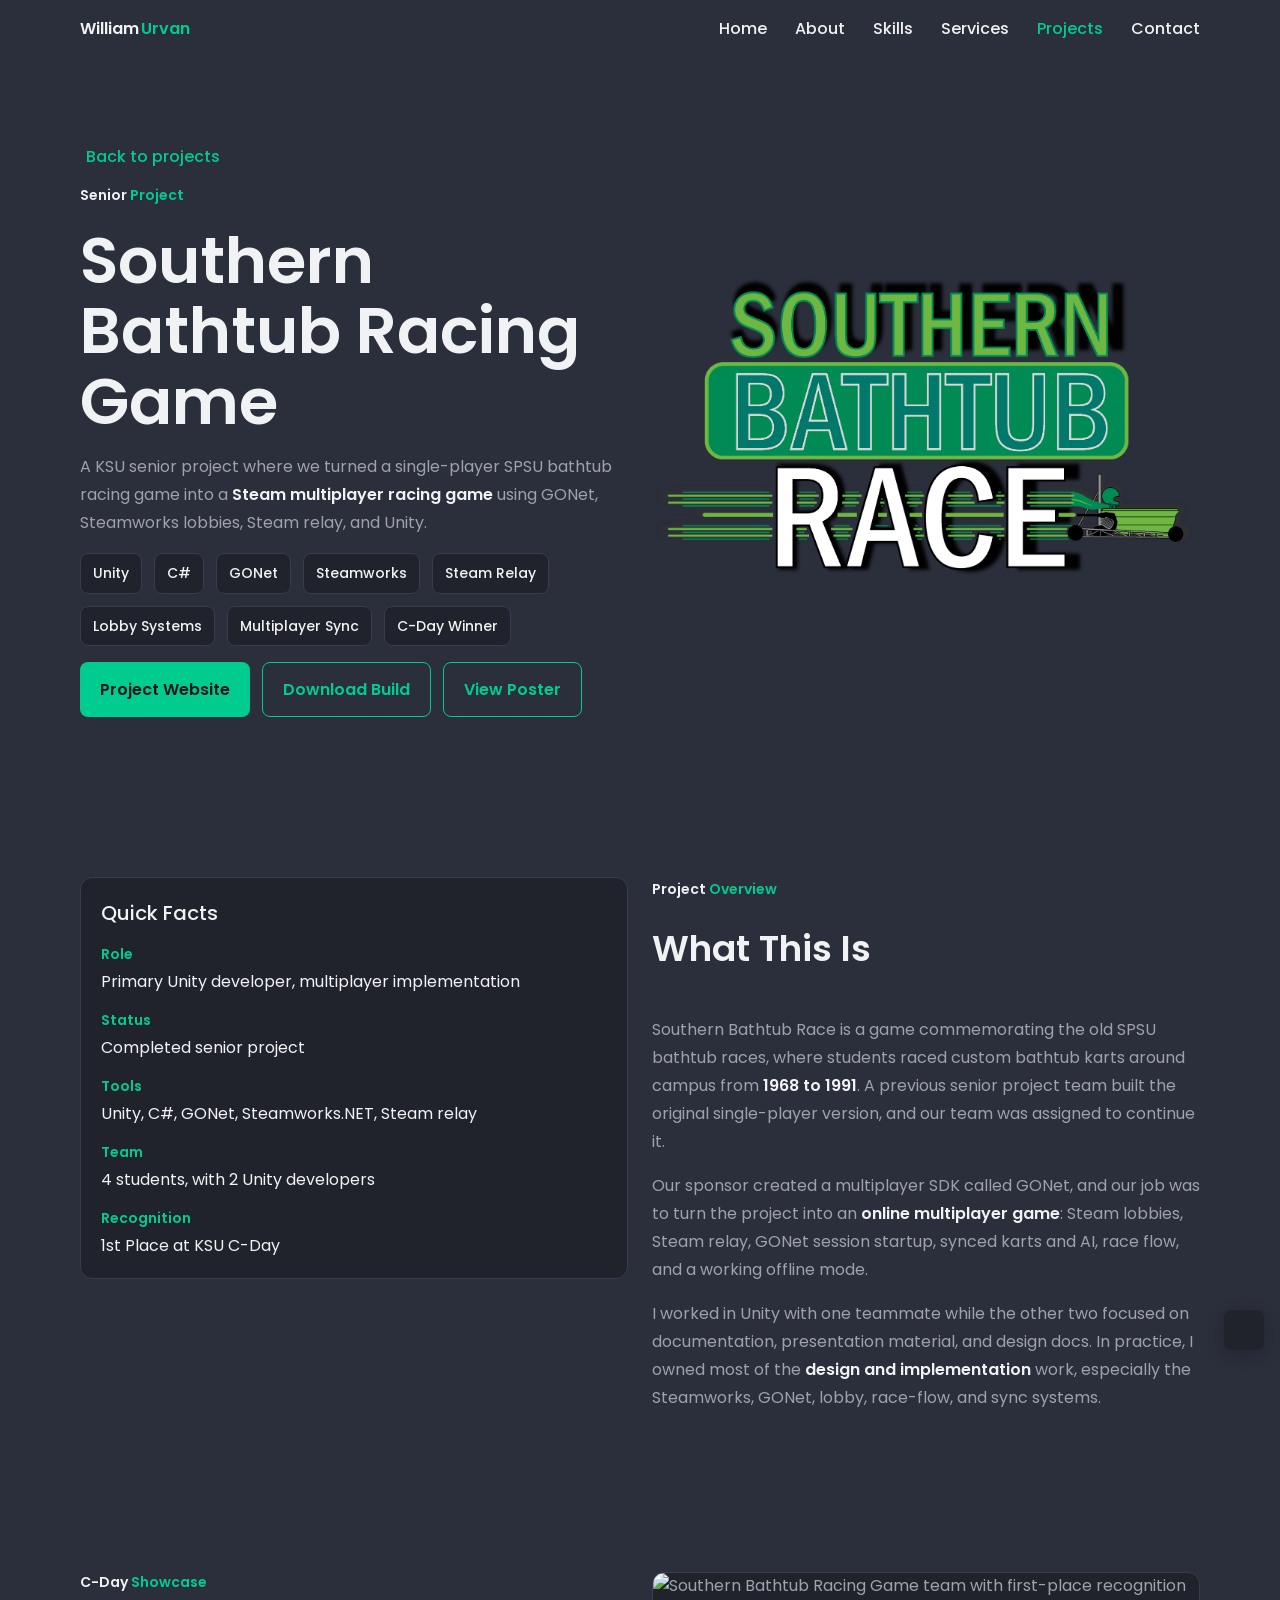
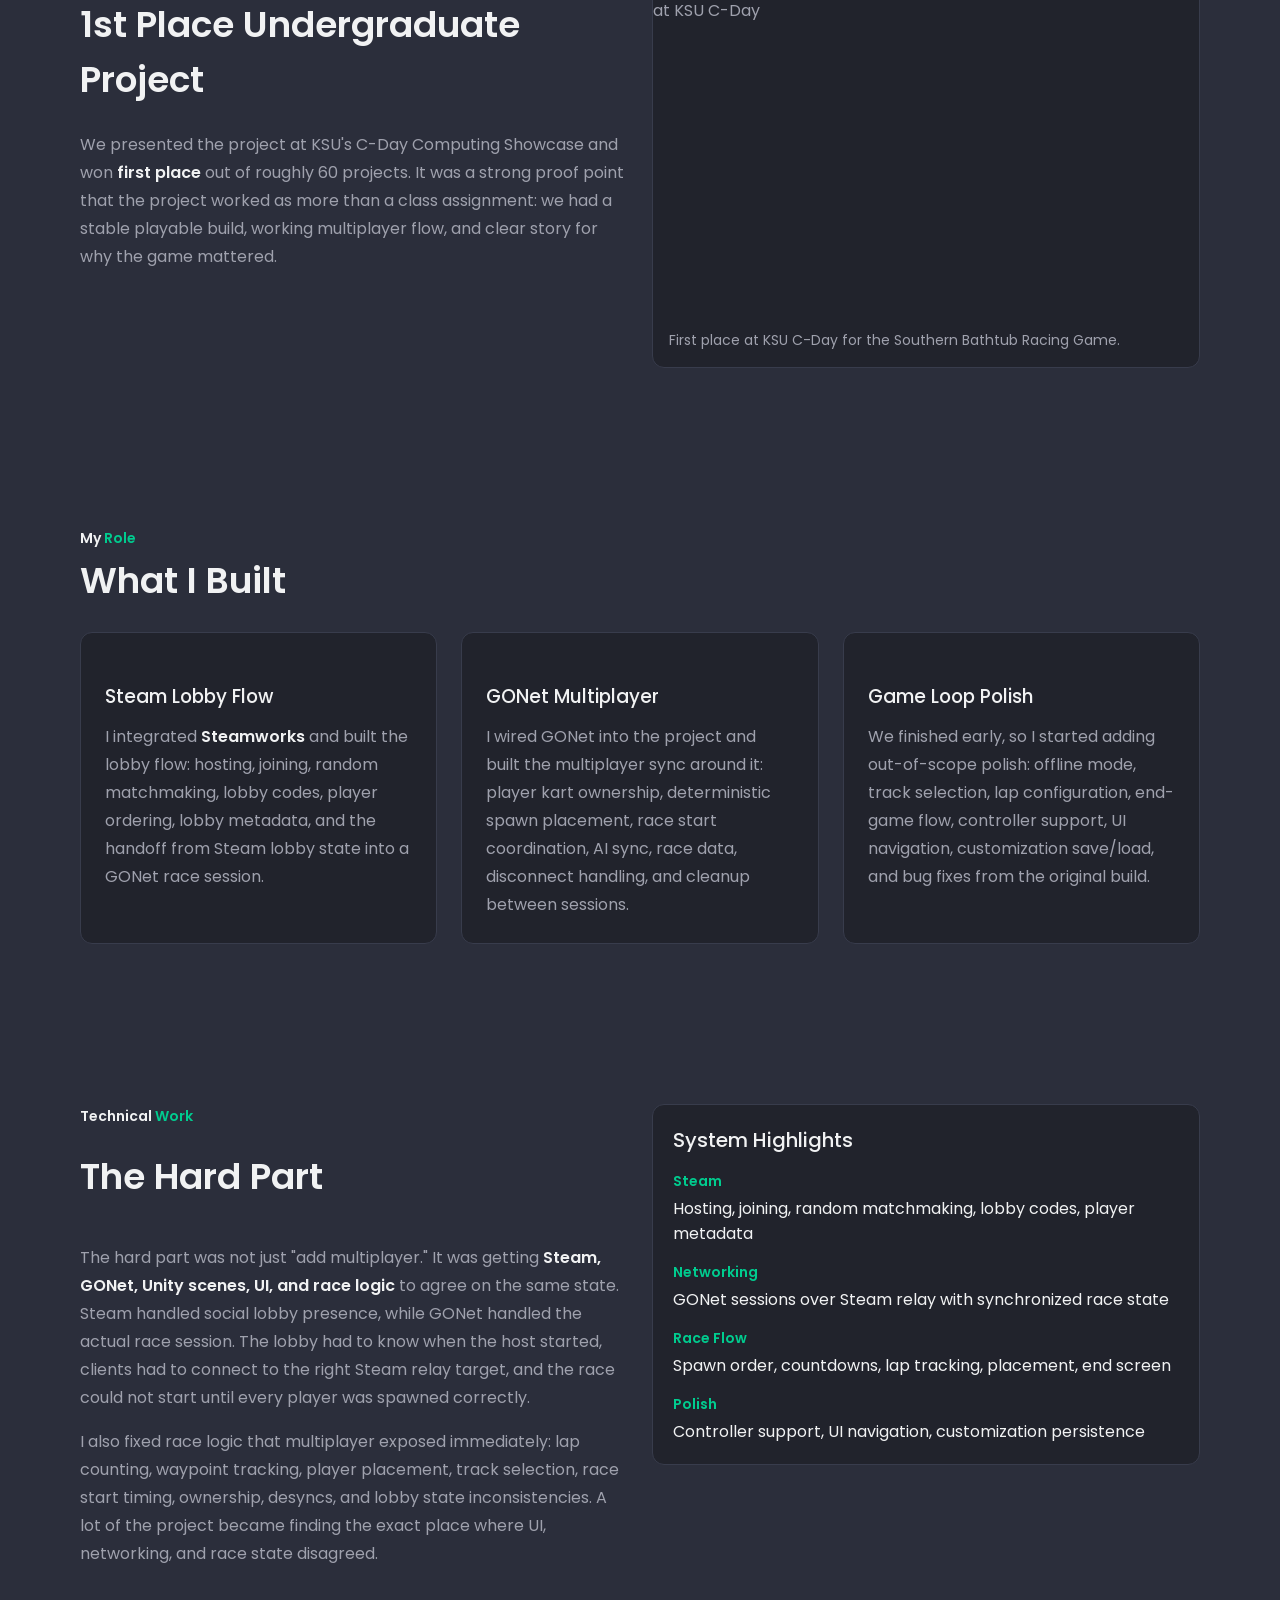
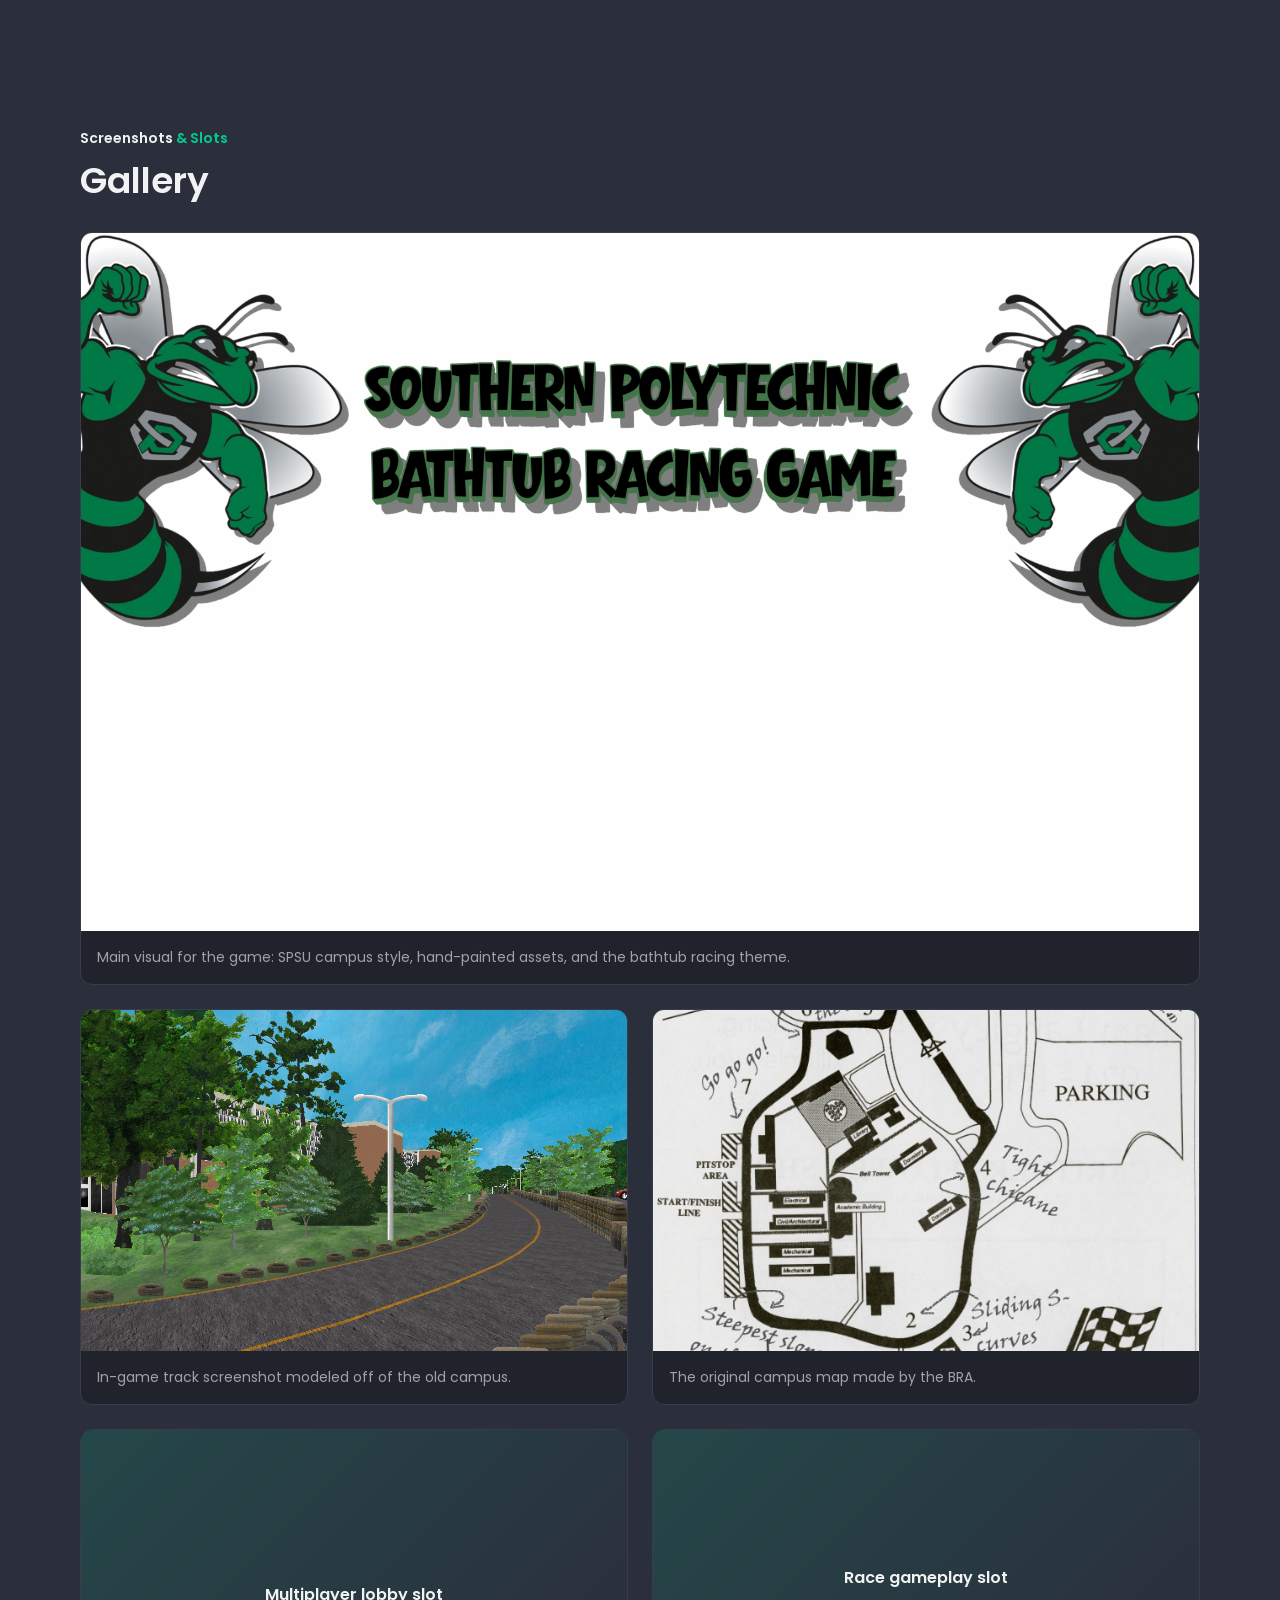
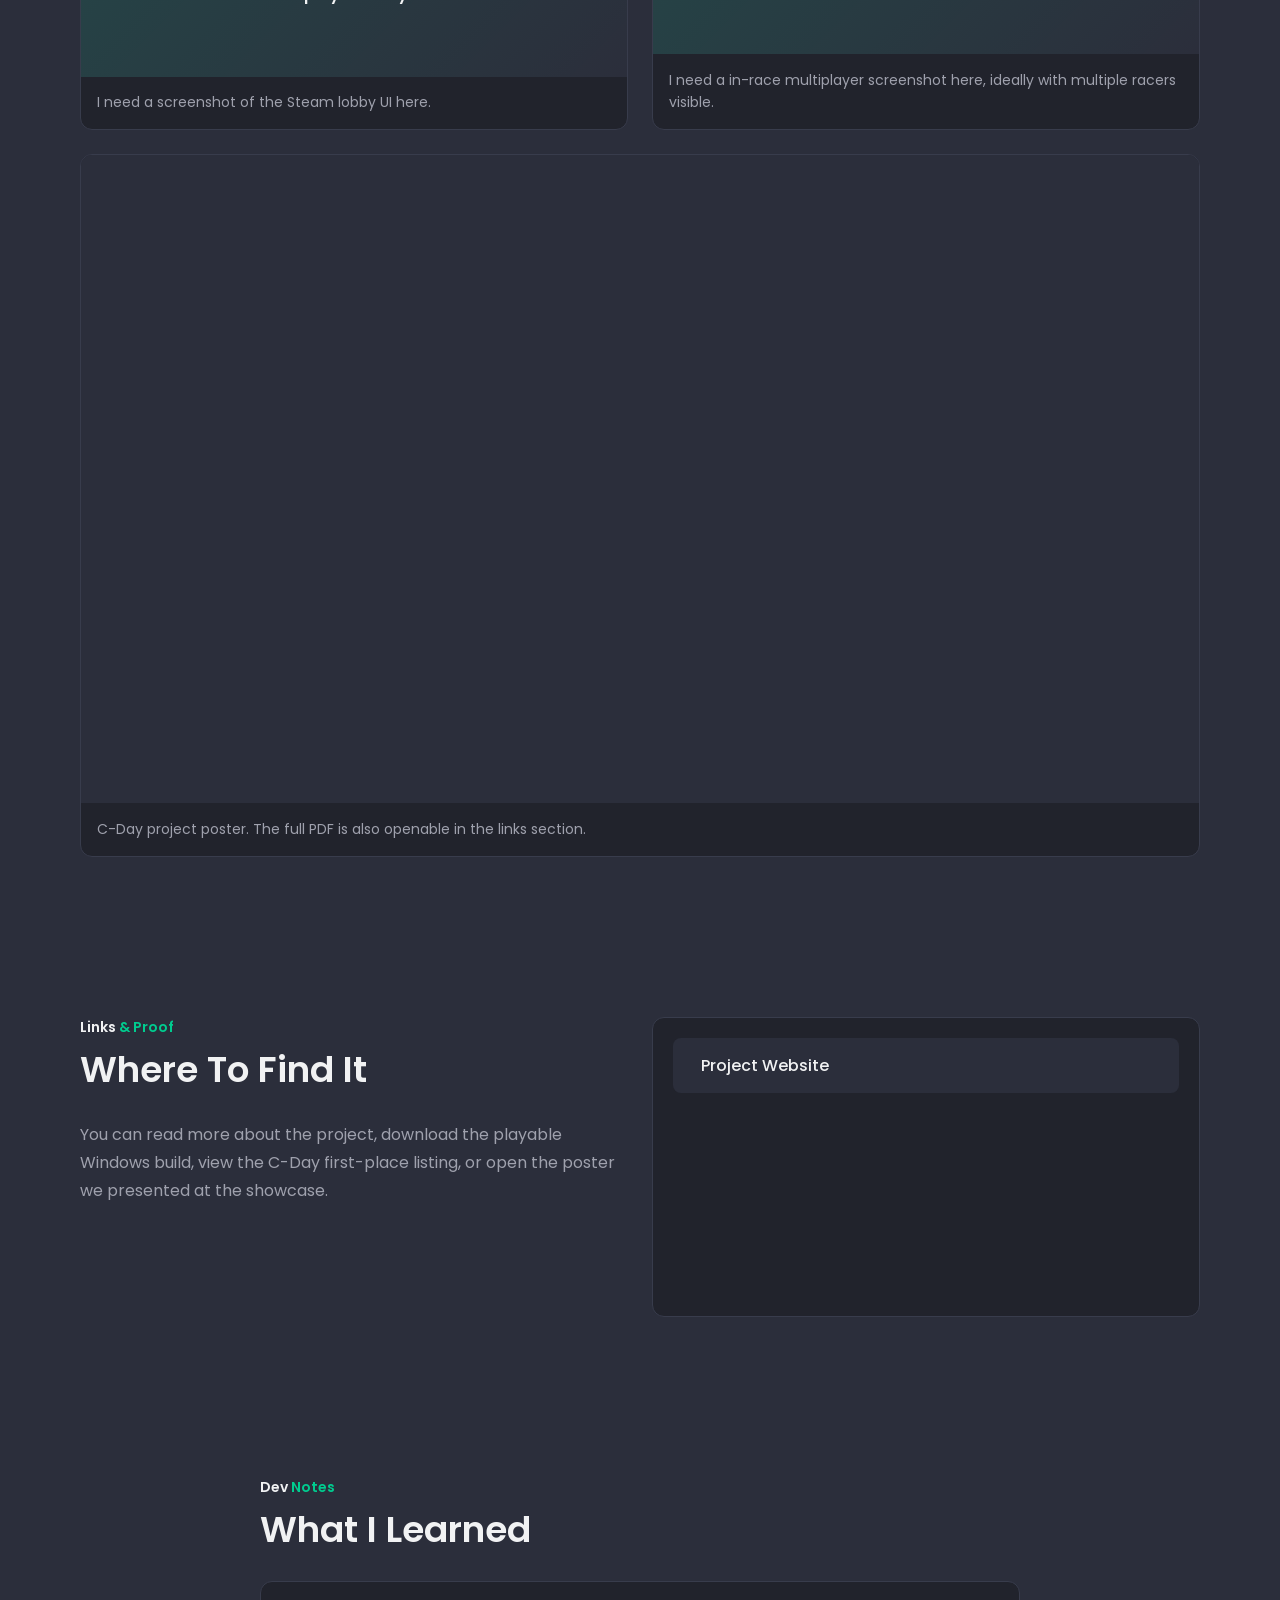
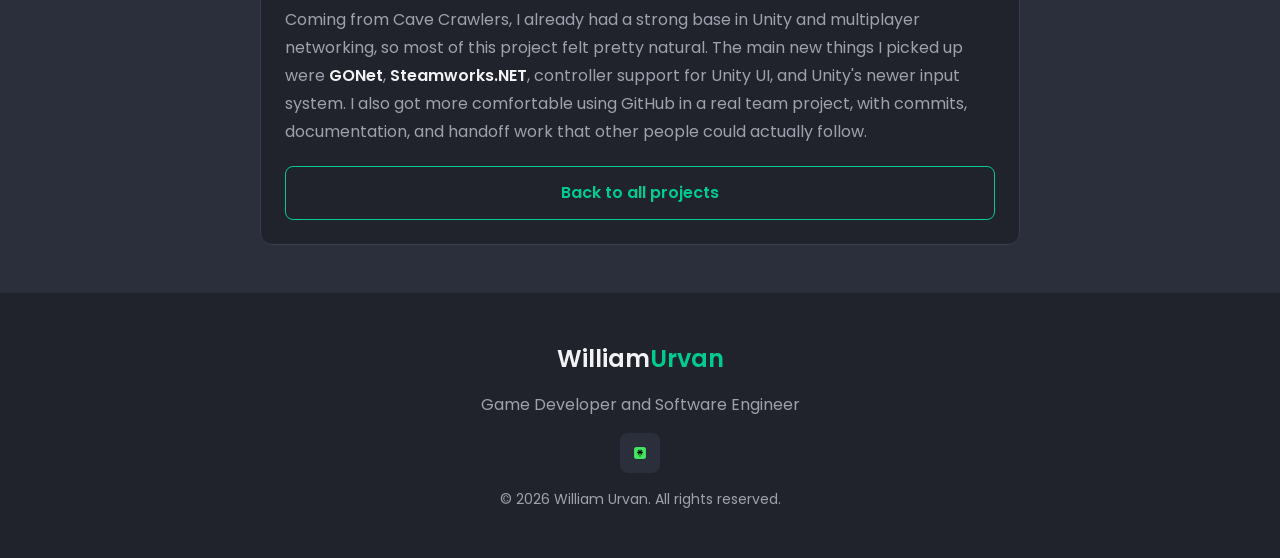
==== projects/bathtub-racing/index.html @ 9f002561 "First draft" ====
<!DOCTYPE html>
<html lang="en">
   <head>
      <meta charset="UTF-8">
      <meta name="viewport" content="width=device-width, initial-scale=1.0">

      <link rel="shortcut icon" href="../../assets/img/favicon.png" type="image/x-icon">
      <link href="https://cdn.jsdelivr.net/npm/remixicon@3.0.0/fonts/remixicon.css" rel="stylesheet">
      <link rel="stylesheet" href="../../assets/css/styles.css">

      <title>Southern Bathtub Racing Game - William Urvan</title>
   </head>
   <body>
      <header class="header" id="header">
         <nav class="nav container">
            <a href="../../index.html#home" class="nav__logo">William<span>Urvan</span></a>

            <div class="nav__menu" id="nav-menu">
               <ul class="nav__list">
                  <li class="nav__item">
                     <a href="../../index.html#home" class="nav__link">Home</a>
                  </li>

                  <li class="nav__item">
                     <a href="../../index.html#about" class="nav__link">About</a>
                  </li>

                  <li class="nav__item">
                     <a href="../../index.html#skills" class="nav__link">Skills</a>
                  </li>

                  <li class="nav__item">
                     <a href="../../index.html#services" class="nav__link">Services</a>
                  </li>

                  <li class="nav__item">
                     <a href="../../index.html#projects" class="nav__link active-link">Projects</a>
                  </li>

                  <li class="nav__item">
                     <a href="../../index.html#contact" class="nav__link">Contact</a>
                  </li>
               </ul>

               <button class="nav__close" id="nav-close" aria-label="Close menu">
                  <i class="ri-close-line"></i>
               </button>
            </div>

            <button class="nav__toggle" id="nav-toggle" aria-label="Open menu">
               <i class="ri-menu-4-line"></i>
            </button>
         </nav>
      </header>

      <main class="main">
         <section class="project-hero section" id="project-top">
            <div class="project-hero__container container grid">
               <div class="project-hero__content">
                  <a href="../../index.html#projects" class="project__back">
                     <i class="ri-arrow-left-line"></i>
                     Back to projects
                  </a>

                  <p class="section__subtitle">Senior <span>Project</span></p>
                  <h1 class="project-hero__title">Southern Bathtub Racing Game</h1>
                  <p class="project-hero__description">
                     A KSU senior project where we turned a single-player SPSU bathtub racing game into
                     a <span class="text-highlight">Steam multiplayer racing game</span> using GONet,
                     Steamworks lobbies, Steam relay, and Unity.
                  </p>

                  <div class="project__tags">
                     <span>Unity</span>
                     <span>C#</span>
                     <span>GONet</span>
                     <span>Steamworks</span>
                     <span>Steam Relay</span>
                     <span>Lobby Systems</span>
                     <span>Multiplayer Sync</span>
                     <span>C-Day Winner</span>
                  </div>

                  <div class="project__actions">
                     <a href="https://multiplayertubracinggame.com/" target="_blank" rel="noreferrer" class="button">
                        Project Website
                        <i class="ri-arrow-right-up-line"></i>
                     </a>
                     <a href="https://drive.google.com/file/d/1r9M3KoXAz2_Z7JfARiN0gKSw1jW8X89S/view?usp=drive_link" target="_blank" rel="noreferrer" class="button button--ghost">
                        Download Build
                        <i class="ri-download-cloud-2-line"></i>
                     </a>
                     <a href="../../assets/img/bathtub-racing/project-poster.pdf" target="_blank" rel="noreferrer" class="button button--ghost">
                        View Poster
                        <i class="ri-file-text-line"></i>
                     </a>
                  </div>
               </div>

               <div class="project-hero__media project-hero__media--logo">
                  <img src="../../assets/img/bathtub-racing/game-logo.png" alt="Southern Bathtub Racing Game logo" class="project-hero__logo">
               </div>
            </div>
         </section>

         <section class="project-section section" id="project-overview">
            <div class="project-layout container grid">
               <aside class="project-facts">
                  <h2 class="project-facts__title">Quick Facts</h2>

                  <dl class="project-facts__list">
                     <div>
                        <dt>Role</dt>
                        <dd>Primary Unity developer, multiplayer implementation</dd>
                     </div>

                     <div>
                        <dt>Status</dt>
                        <dd>Completed senior project</dd>
                     </div>

                     <div>
                        <dt>Tools</dt>
                        <dd>Unity, C#, GONet, Steamworks.NET, Steam relay</dd>
                     </div>

                     <div>
                        <dt>Team</dt>
                        <dd>4 students, with 2 Unity developers</dd>
                     </div>

                     <div>
                        <dt>Recognition</dt>
                        <dd>1st Place at KSU C-Day</dd>
                     </div>
                  </dl>
               </aside>

               <article class="project-writeup">
                  <p class="section__subtitle">Project <span>Overview</span></p>
                  <h2 class="section__title">What This Is</h2>

                  <p>
                     Southern Bathtub Race is a game commemorating the old SPSU bathtub races, where
                     students raced custom bathtub karts around campus from
                     <span class="text-highlight">1968 to 1991</span>. A previous senior project team
                     built the original single-player version, and our team was assigned to continue it.
                  </p>

                  <p>
                     Our sponsor created a multiplayer SDK called GONet, and our job was to
                     turn the project into an <span class="text-highlight">online multiplayer game</span>:
                     Steam lobbies, Steam relay, GONet session startup, synced karts and AI, race flow,
                     and a working offline mode.
                  </p>

                  <p>
                     I worked in Unity with one teammate while the other two focused on documentation,
                     presentation material, and design docs. In practice, I owned most of the
                     <span class="text-highlight">design and implementation</span> work, especially the
                     Steamworks, GONet, lobby, race-flow, and sync systems.
                  </p>
               </article>
            </div>
         </section>

         <section class="project-section section" id="project-achievement">
            <div class="project-results container grid">
               <div>
                  <p class="section__subtitle">C-Day <span>Showcase</span></p>
                  <h2 class="section__title">1st Place Undergraduate Project</h2>
                  <p class="project-results__description">
                     We presented the project at KSU's C-Day Computing Showcase and won
                     <span class="text-highlight">first place</span> out of roughly 60 projects. It was a
                     strong proof point that the project worked as more than a class assignment: we had
                     a stable playable build, working multiplayer flow, and clear story for why the game mattered.
                  </p>
               </div>

               <figure class="project-gallery__item">
                  <img src="../../assets/img/bathtub-racing/1st-Place-Bathtub-Racing.jpg" alt="Southern Bathtub Racing Game team with first-place recognition at KSU C-Day">
                  <figcaption>
                     First place at KSU C-Day for the Southern Bathtub Racing Game.
                  </figcaption>
               </figure>
            </div>
         </section>

         <section class="project-section section" id="project-role">
            <div class="container">
               <p class="section__subtitle">My <span>Role</span></p>
               <h2 class="section__title">What I Built</h2>

               <div class="project-role__grid grid">
                  <article class="project-role__card">
                     <i class="ri-steam-line"></i>
                     <h3>Steam Lobby Flow</h3>
                     <p>
                        I integrated <span class="text-highlight">Steamworks</span> and built the lobby flow:
                        hosting, joining, random matchmaking, lobby codes, player ordering, lobby metadata,
                        and the handoff from Steam lobby state into a GONet race session.
                     </p>
                  </article>

                  <article class="project-role__card">
                     <i class="ri-router-line"></i>
                     <h3>GONet Multiplayer</h3>
                     <p>
                        I wired GONet into the project and built the multiplayer sync around it: player kart
                        ownership, deterministic spawn placement, race start coordination, AI sync, race data,
                        disconnect handling, and cleanup between sessions.
                     </p>
                  </article>

                  <article class="project-role__card">
                     <i class="ri-gamepad-line"></i>
                     <h3>Game Loop Polish</h3>
                     <p>
                        We finished early, so I started adding out-of-scope polish: offline mode, track
                        selection, lap configuration, end-game flow, controller support, UI navigation,
                        customization save/load, and bug fixes from the original build.
                     </p>
                  </article>
               </div>
            </div>
         </section>

         <section class="project-section section" id="project-systems">
            <div class="project-layout container grid">
               <article class="project-writeup">
                  <p class="section__subtitle">Technical <span>Work</span></p>
                  <h2 class="section__title">The Hard Part</h2>

                  <p>
                     The hard part was not just "add multiplayer." It was getting <span class="text-highlight">Steam,
                     GONet, Unity scenes, UI, and race logic</span> to agree on the same state. Steam handled
                     social lobby presence, while GONet handled the actual race session. The lobby had to know
                     when the host started, clients had to connect to the right Steam relay target, and the race
                     could not start until every player was spawned correctly.
                  </p>

                  <p>
                     I also fixed race logic that multiplayer exposed immediately: lap counting, waypoint
                     tracking, player placement, track selection, race start timing, ownership, desyncs, and
                     lobby state inconsistencies. A lot of the project became finding the exact place where UI,
                     networking, and race state disagreed.
                  </p>
               </article>

               <aside class="project-facts">
                  <h2 class="project-facts__title">System Highlights</h2>
                  <dl class="project-facts__list">
                     <div>
                        <dt>Steam</dt>
                        <dd>Hosting, joining, random matchmaking, lobby codes, player metadata</dd>
                     </div>
                     <div>
                        <dt>Networking</dt>
                        <dd>GONet sessions over Steam relay with synchronized race state</dd>
                     </div>
                     <div>
                        <dt>Race Flow</dt>
                        <dd>Spawn order, countdowns, lap tracking, placement, end screen</dd>
                     </div>
                     <div>
                        <dt>Polish</dt>
                        <dd>Controller support, UI navigation, customization persistence</dd>
                     </div>
                  </dl>
               </aside>
            </div>
         </section>

         <section class="project-section section" id="project-gallery">
            <div class="container">
               <p class="section__subtitle">Screenshots <span>& Slots</span></p>
               <h2 class="section__title">Gallery</h2>

               <div class="project-gallery grid">
                  <figure class="project-gallery__item project-gallery__item--wide">
                     <img src="../../assets/img/bathtub-racing/main-menu-background.png" alt="Southern Bathtub Racing Game main menu background">
                     <figcaption>Main visual for the game: SPSU campus style, hand-painted assets, and the bathtub racing theme.</figcaption>
                  </figure>

                  <figure class="project-gallery__item">
                     <img src="../../assets/img/bathtub-racing/track-thumbnail.png" alt="Southern Bathtub Racing Game track thumbnail">
                     <figcaption>In-game track screenshot modeled off of the old campus.</figcaption>
                  </figure>

                  <figure class="project-gallery__item">
                     <img src="../../assets/img/bathtub-racing/old-campus-map.png" alt="SPSU map used as reference for the game">
                     <figcaption>The original campus map made by the BRA.</figcaption>
                  </figure>

                  <figure class="project-gallery__item project-image-slot">
                     <div class="project-image-slot__content">
                        <i class="ri-team-line"></i>
                        <span>Multiplayer lobby slot</span>
                     </div>
                     <figcaption>I need a screenshot of the Steam lobby UI here.</figcaption>
                  </figure>

                  <figure class="project-gallery__item project-image-slot">
                     <div class="project-image-slot__content">
                        <i class="ri-roadster-line"></i>
                        <span>Race gameplay slot</span>
                     </div>
                     <figcaption>I need a in-race multiplayer screenshot here, ideally with multiple racers visible.</figcaption>
                  </figure>

                  <figure class="project-gallery__item project-gallery__item--wide project-poster">
                     <iframe src="../../assets/img/bathtub-racing/project-poster.pdf#toolbar=0&navpanes=0" title="C-Day project poster preview" class="project-poster__frame"></iframe>
                     <figcaption>
                        C-Day project poster. The full PDF is also openable in the links section.
                     </figcaption>
                  </figure>
               </div>
            </div>
         </section>

         <section class="project-section section" id="project-results">
            <div class="project-results container grid">
               <div>
                  <p class="section__subtitle">Links <span>& Proof</span></p>
                  <h2 class="section__title">Where To Find It</h2>
                  <p class="project-results__description">
                     You can read more about the project, download the playable Windows build, view the C-Day
                     first-place listing, or open the poster we presented at the showcase.
                  </p>
               </div>

               <div class="project-links">
                  <a href="https://multiplayertubracinggame.com/" target="_blank" rel="noreferrer" class="project-link">
                     <i class="ri-global-line"></i>
                     Project Website
                  </a>

                  <a href="https://drive.google.com/file/d/1r9M3KoXAz2_Z7JfARiN0gKSw1jW8X89S/view?usp=drive_link" target="_blank" rel="noreferrer" class="project-link">
                     <i class="ri-download-cloud-2-line"></i>
                     Download Windows Build
                  </a>

                  <a href="https://campus.kennesaw.edu/colleges-departments/ccse/events/computing-showcase/sp26-cday-winners.php" target="_blank" rel="noreferrer" class="project-link">
                     <i class="ri-trophy-line"></i>
                     C-Day First Place Listing
                  </a>

                  <a href="../../assets/img/bathtub-racing/project-poster.pdf" target="_blank" rel="noreferrer" class="project-link">
                     <i class="ri-file-text-line"></i>
                     Project Poster
                  </a>
               </div>
            </div>
         </section>

         <section class="project-section section" id="project-notes">
            <div class="project-notes container">
               <p class="section__subtitle">Dev <span>Notes</span></p>
               <h2 class="section__title">What I Learned</h2>

               <div class="project-notes__content">
                  <p>
                     Coming from Cave Crawlers, I already had a strong base in Unity and multiplayer
                     networking, so most of this project felt pretty natural. The main new things I picked
                     up were <span class="text-highlight">GONet</span>, <span class="text-highlight">Steamworks.NET</span>,
                     controller support for Unity UI, and Unity's newer input system. I also got more
                     comfortable using GitHub in a real team project, with commits, documentation, and
                     handoff work that other people could actually follow.
                  </p>

                  <a href="../../index.html#projects" class="button button--ghost">
                     Back to all projects
                  </a>
               </div>
            </div>
         </section>
      </main>

      <footer class="footer">
         <div class="footer__container container">
            <a href="../../index.html#home" class="footer__title">William<span>Urvan</span></a>
            <p class="footer__education">Game Developer and Software Engineer</p>

            <div class="footer__social">
               <a href="https://linktr.ee/williamurvan" target="_blank" rel="noreferrer" class="footer__social-link" aria-label="Linktree">
                  <img src="../../assets/img/linktree.webp" alt="">
               </a>
            </div>

            <span class="footer__copy">&#169; 2026 William Urvan. All rights reserved.</span>
         </div>
      </footer>

      <a href="#project-top" class="scrollup" id="scroll-up" aria-label="Back to top">
         <i class="ri-arrow-up-line"></i>
      </a>

      <script src="../../assets/js/scrollreveal.min.js"></script>
      <script src="../../assets/js/main.js?v=20260509"></script>
   </body>
</html>
---- assets/css/styles.css ----
/*=============== GOOGLE FONTS ===============*/
@import url("https://fonts.googleapis.com/css2?family=Poppins:wght@400;500;600&display=swap");

/*=============== VARIABLES CSS ===============*/
:root {
  --header-height: 3.5rem;

  /*========== Colors ==========*/
  --hue: 162;
  --first-color: hsl(var(--hue), 100%, 40%);
  --first-color-alt: hsl(var(--hue), 56%, 35%);
  --title-color: hsl(228, 8%, 95%);
  --text-color: hsl(228, 8%, 65%);
  --body-color: hsl(228, 15%, 20%);
  --container-color: hsl(228, 15%, 15%);
  --border-color: hsl(228, 15%, 26%);
  --white-color: hsl(0, 0%, 100%);

  /*========== Font and typography ==========*/
  --body-font: "Poppins", sans-serif;
  --biggest-font-size: 2rem;
  --bigger-font-size: 1.25rem;
  --h1-font-size: 1.5rem;
  --h2-font-size: 1.25rem;
  --h3-font-size: 1rem;
  --normal-font-size: .938rem;
  --small-font-size: .813rem;
  --smaller-font-size: .75rem;

  /*========== Font weight ==========*/
  --font-regular: 400;
  --font-medium: 500;
  --font-semi-bold: 600;

  /*========== z index ==========*/
  --z-tooltip: 10;
  --z-fixed: 100;
}

/*========== Responsive typography ==========*/
@media screen and (min-width: 1152px) {
  :root {
    --biggest-font-size: 4rem;
    --bigger-font-size: 2rem;
    --h1-font-size: 2.25rem;
    --h2-font-size: 1.5rem;
    --h3-font-size: 1.25rem;
    --normal-font-size: 1rem;
    --small-font-size: .875rem;
    --smaller-font-size: .813rem;
  }
}

/*=============== BASE ===============*/
* {
  box-sizing: border-box;
  padding: 0;
  margin: 0;
}

html {
  scroll-behavior: smooth;
}

input,
textarea,
button,
body {
  font-family: var(--body-font);
  font-size: var(--normal-font-size);
}

body {
  background-color: var(--body-color);
  color: var(--text-color);
}

input,
textarea,
button {
  outline: none;
  border: none;
}

button {
  cursor: pointer;
}

h1,
h2,
h3,
h4 {
  color: var(--title-color);
  font-weight: var(--font-medium);
}

ul {
  list-style: none;
}

a {
  color: inherit;
  text-decoration: none;
}

img,
svg {
  max-width: 100%;
  height: auto;
}

/*=============== REUSABLE CSS CLASSES ===============*/
.container {
  max-width: 1120px;
  margin-inline: 1.5rem;
}

.grid {
  display: grid;
  gap: 1.5rem;
}

.section {
  padding-block: 5rem 2rem;
  scroll-margin-top: var(--header-height);
}

.section__title,
.section__subtitle {
  text-align: center;
  color: var(--title-color);
  font-weight: var(--font-semi-bold);
}

.section__title {
  font-size: var(--h1-font-size);
  margin-bottom: 1.5rem;
}

.section__subtitle {
  font-size: var(--small-font-size);
  margin-bottom: .25rem;
}

.section__subtitle span,
.nav__logo span,
.footer__title span {
  color: var(--first-color);
}

.main {
  overflow: hidden;
}

.text-highlight {
  color: var(--title-color);
  font-weight: var(--font-semi-bold);
}

/*=============== HEADER & NAV ===============*/
.header {
  position: fixed;
  top: 0;
  left: 0;
  width: 100%;
  background-color: transparent;
  z-index: var(--z-fixed);
  transition: background-color .3s, box-shadow .3s;
}

.nav {
  height: var(--header-height);
  display: flex;
  align-items: center;
  justify-content: space-between;
}

.nav__logo {
  color: var(--title-color);
  font-weight: var(--font-semi-bold);
}

.nav__logo span {
  margin-left: .15rem;
}

.nav__toggle,
.nav__close {
  background-color: transparent;
  color: var(--title-color);
  font-size: 1.5rem;
}

.nav__list {
  display: flex;
  flex-direction: column;
  row-gap: 2.5rem;
  text-align: center;
}

.nav__link {
  color: var(--title-color);
  font-weight: var(--font-medium);
  transition: color .3s;
}

.nav__link:hover,
.active-link {
  color: var(--first-color);
}

/* Navigation for mobile devices */
@media screen and (max-width: 767px) {
  .nav__menu {
    position: fixed;
    top: 0;
    right: -100%;
    width: 78%;
    height: 100%;
    padding: 6rem 2rem 0;
    background-color: hsla(228, 15%, 15%, .96);
    backdrop-filter: blur(16px);
    transition: right .3s;
  }

  .nav__close {
    position: absolute;
    top: 1rem;
    right: 1.25rem;
  }
}

/* Show menu */
.show-menu {
  right: 0;
}

/* Add blur to header */
.blur-header {
  background-color: hsla(228, 15%, 20%, .86);
  box-shadow: 0 2px 16px hsla(228, 15%, 8%, .22);
  backdrop-filter: blur(16px);
}

/*=============== HOME ===============*/
.home {
  padding-top: 8rem;
}

.home__container {
  align-items: center;
}

.home__content {
  text-align: center;
}

.home__subtitle {
  color: var(--title-color);
  font-weight: var(--font-medium);
  margin-bottom: .35rem;
}

.home__subtitle span,
.home__education {
  color: var(--first-color);
}

.home__title {
  font-size: var(--biggest-font-size);
  font-weight: var(--font-semi-bold);
  line-height: 1.15;
  margin-bottom: .75rem;
}

.home__education {
  font-size: var(--h3-font-size);
  margin-bottom: 1rem;
}

.home__description {
  max-width: 34rem;
  margin: 0 auto 1.75rem;
  line-height: 1.75;
}

.home__buttons {
  display: flex;
  flex-wrap: wrap;
  justify-content: center;
  gap: .75rem;
}

.home__image {
  justify-self: center;
  width: min(100%, 20rem);
  padding: 1rem;
  border: 1px solid var(--border-color);
  border-radius: .75rem;
  background-color: var(--container-color);
}

.home__img {
  display: block;
  border-radius: .5rem;
}

/*=============== BUTTON ===============*/
.button {
  display: inline-flex;
  align-items: center;
  justify-content: center;
  min-height: 2.85rem;
  padding: .85rem 1.25rem;
  border-radius: .5rem;
  background-color: var(--first-color);
  color: hsl(228, 15%, 10%);
  font-weight: var(--font-semi-bold);
  transition: background-color .3s, color .3s, border-color .3s;
}

.button:hover {
  background-color: var(--first-color-alt);
  color: var(--white-color);
}

.button--ghost {
  border: 1px solid var(--first-color);
  background-color: transparent;
  color: var(--first-color);
}

/*=============== ABOUT ===============*/
.about__container {
  align-items: start;
}

.about__description,
.skills__description,
.services__description,
.projects__description,
.contact__description {
  line-height: 1.75;
}

.about__content {
  display: grid;
  gap: 1.25rem;
}

.about__stats {
  display: grid;
  grid-template-columns: repeat(3, 1fr);
  gap: .75rem;
}

.about__stat {
  padding: 1rem;
  border: 1px solid var(--border-color);
  border-radius: .5rem;
  background-color: var(--container-color);
  text-align: center;
}

.about__number {
  display: block;
  color: var(--first-color);
  font-size: var(--h2-font-size);
  font-weight: var(--font-semi-bold);
}

.about__label {
  font-size: var(--smaller-font-size);
}

/*=============== SKILLS ===============*/
.skills__container {
  align-items: center;
}

.skills__description {
  text-align: center;
  margin-bottom: 1rem;
}

.skills__content {
  display: flex;
  flex-wrap: wrap;
  justify-content: center;
  gap: .75rem;
}

.skills__item {
  padding: .75rem 1rem;
  border: 1px solid var(--border-color);
  border-radius: .5rem;
  background-color: var(--container-color);
  color: var(--title-color);
  font-weight: var(--font-medium);
}

/*=============== SERVICES ===============*/
.services__container {
  grid-template-columns: 1fr;
}

.services__card,
.projects__card {
  border: 1px solid var(--border-color);
  border-radius: .75rem;
  background-color: var(--container-color);
}

.services__card {
  padding: 1.5rem;
}

.services__icon {
  display: inline-block;
  color: var(--first-color);
  font-size: 2rem;
  margin-bottom: 1rem;
}

.services__title,
.projects__title {
  font-size: var(--h3-font-size);
  margin-bottom: .75rem;
}

/*=============== PROJECTS ===============*/
.projects__container {
  grid-template-columns: 1fr;
}

.projects__card {
  overflow: hidden;
}

.projects__img {
  width: 100%;
  aspect-ratio: 16 / 10;
  object-fit: cover;
}

.projects__content {
  padding: 1.25rem;
}

.projects__subtitle {
  color: var(--first-color);
  font-size: var(--small-font-size);
  font-weight: var(--font-medium);
  margin-bottom: .35rem;
}

.projects__description {
  margin-bottom: 1rem;
}

.projects__button {
  display: inline-flex;
  align-items: center;
  column-gap: .35rem;
  color: var(--first-color);
  font-weight: var(--font-medium);
}

.projects__button i {
  transition: transform .3s;
}

.projects__button:hover i {
  transform: translate(.2rem, -.2rem);
}

/*=============== CONTACT ===============*/
.contact__container {
  align-items: start;
  justify-content: center;
  justify-items: center;
  width: calc(100% - 3rem);
  max-width: 42rem;
  margin-inline: auto;
  text-align: center;
}

.contact .section__title,
.contact .section__subtitle,
.contact .contact__description {
  text-align: center;
}

.contact__description {
  max-width: 34rem;
  margin-bottom: 1.5rem;
}

.contact__links {
  display: flex;
  flex-wrap: wrap;
  justify-content: center;
  gap: .75rem;
}

.contact .contact__links {
  justify-content: center;
}

.contact__link {
  display: inline-flex;
  align-items: center;
  justify-content: center;
  column-gap: .5rem;
  min-width: 10rem;
  padding: .9rem 1.2rem;
  border: 1px solid var(--border-color);
  border-radius: .5rem;
  background-color: var(--container-color);
  color: var(--first-color);
  font-weight: var(--font-medium);
  transition: border-color .3s, color .3s, transform .3s;
}

.contact__link:hover {
  border-color: var(--first-color);
  color: var(--title-color);
  transform: translateY(-2px);
}

.social__icon,
.footer__social-link img {
  width: 1.25rem;
  height: 1.25rem;
  object-fit: contain;
}

/*=============== FOOTER ===============*/
.footer {
  padding-block: 3rem;
  background-color: var(--container-color);
}

.footer__container {
  display: grid;
  justify-items: center;
  gap: 1rem;
  text-align: center;
}

.footer__title {
  color: var(--title-color);
  font-size: var(--h2-font-size);
  font-weight: var(--font-semi-bold);
}

.footer__social {
  display: flex;
  gap: .75rem;
}

.footer__social-link {
  display: inline-flex;
  align-items: center;
  justify-content: center;
  width: 2.5rem;
  height: 2.5rem;
  border-radius: .5rem;
  background-color: var(--body-color);
  color: var(--first-color);
  font-size: 1.25rem;
  transition: background-color .3s, color .3s;
}

.footer__social-link:hover {
  background-color: var(--first-color);
  color: hsl(228, 15%, 10%);
}

.footer__copy {
  color: var(--text-color);
  font-size: var(--small-font-size);
}

/*=============== SCROLL BAR ===============*/
::-webkit-scrollbar {
  width: .6rem;
  background-color: hsl(228, 12%, 25%);
}

::-webkit-scrollbar-thumb {
  background-color: hsl(228, 12%, 35%);
  border-radius: .5rem;
}

::-webkit-scrollbar-thumb:hover {
  background-color: hsl(228, 12%, 45%);
}

/*=============== SCROLL UP ===============*/
.scrollup {
  position: fixed;
  right: 1rem;
  bottom: -50%;
  display: inline-flex;
  align-items: center;
  justify-content: center;
  width: 2.5rem;
  height: 2.5rem;
  border-radius: .5rem;
  background-color: var(--container-color);
  color: var(--first-color);
  font-size: 1.25rem;
  box-shadow: 0 4px 16px hsla(228, 15%, 8%, .25);
  z-index: var(--z-tooltip);
  transition: bottom .3s, transform .3s;
}

.scrollup:hover {
  transform: translateY(-.25rem);
}

/* Show Scroll Up */
.show-scroll {
  bottom: 3rem;
}

/*=============== PROJECT DETAIL PAGE ===============*/
.project-hero {
  padding-top: 8rem;
}

.project-hero__container {
  align-items: center;
}

.project-hero__content {
  display: grid;
  gap: 1rem;
}

.project__back {
  display: inline-flex;
  align-items: center;
  column-gap: .35rem;
  width: max-content;
  color: var(--first-color);
  font-weight: var(--font-medium);
}

.project-hero__title {
  font-size: var(--biggest-font-size);
  font-weight: var(--font-semi-bold);
  line-height: 1.1;
}

.project-hero__description,
.project-writeup p,
.project-results__description,
.project-notes__content p,
.project-video p {
  line-height: 1.75;
}

.project__tags,
.project__actions {
  display: flex;
  flex-wrap: wrap;
  gap: .75rem;
}

.project__tags span {
  padding: .55rem .75rem;
  border: 1px solid var(--border-color);
  border-radius: .5rem;
  background-color: var(--container-color);
  color: var(--title-color);
  font-size: var(--small-font-size);
  font-weight: var(--font-medium);
}

.project-hero__media {
  overflow: hidden;
  border: 1px solid var(--border-color);
  border-radius: .75rem;
  background-color: var(--container-color);
}

.project-hero__media img {
  display: block;
  width: 100%;
  aspect-ratio: 16 / 10;
  object-fit: cover;
}

.project-hero__media--logo {
  display: flex;
  align-items: center;
  justify-content: center;
  min-height: 18rem;
  padding: 0;
  border: 0;
  background-color: transparent;
}

.project-hero__media--logo .project-hero__logo {
  width: min(100%, 34rem);
  max-height: 22rem;
  aspect-ratio: auto;
  object-fit: contain;
}

.project-layout {
  align-items: start;
}

.project-facts,
.project-role__card,
.project-gallery__item,
.project-video,
.project-links,
.project-notes__content {
  border: 1px solid var(--border-color);
  border-radius: .75rem;
  background-color: var(--container-color);
}

.project-facts {
  padding: 1.25rem;
}

.project-facts__title {
  font-size: var(--h3-font-size);
  margin-bottom: 1rem;
}

.project-facts__list {
  display: grid;
  gap: 1rem;
}

.project-facts__list div {
  display: grid;
  gap: .25rem;
}

.project-facts__list dt {
  color: var(--first-color);
  font-size: var(--small-font-size);
  font-weight: var(--font-semi-bold);
}

.project-facts__list dd {
  color: var(--title-color);
}

.project-writeup {
  display: grid;
  gap: 1rem;
}

.project-role__grid {
  grid-template-columns: 1fr;
}

.project-role__card {
  padding: 1.5rem;
}

.project-role__card i {
  display: inline-block;
  color: var(--first-color);
  font-size: 2rem;
  margin-bottom: 1rem;
}

.project-role__card h3 {
  margin-bottom: .75rem;
}

.project-role__card p {
  line-height: 1.75;
}

.project-gallery {
  grid-template-columns: 1fr;
}

.project-gallery__item {
  overflow: hidden;
}

.project-gallery__item img {
  display: block;
  width: 100%;
  aspect-ratio: 16 / 10;
  object-fit: cover;
}

.project-gallery__item figcaption {
  padding: .9rem 1rem 1rem;
  color: var(--text-color);
  font-size: var(--small-font-size);
  line-height: 1.6;
}

.project-image-slot {
  display: grid;
  grid-template-rows: 1fr auto;
}

.project-image-slot__content {
  display: grid;
  place-items: center;
  min-height: 14rem;
  padding: 2rem;
  background:
    linear-gradient(135deg, hsla(var(--hue), 100%, 40%, .16), transparent),
    var(--body-color);
  color: var(--title-color);
  text-align: center;
}

.project-image-slot__content i {
  color: var(--first-color);
  font-size: 2rem;
  margin-bottom: .5rem;
}

.project-image-slot__content span {
  display: block;
  font-weight: var(--font-semi-bold);
}

.project-poster {
  overflow: hidden;
}

.project-poster__frame {
  display: block;
  width: 100%;
  height: min(72vh, 42rem);
  border: 0;
  background-color: var(--body-color);
}

.project-video {
  display: flex;
  flex-direction: column;
  gap: 1rem;
  justify-content: space-between;
  margin-top: 1.5rem;
  padding: 1.5rem;
}

.project-video__label {
  color: var(--first-color);
  font-size: var(--small-font-size);
  font-weight: var(--font-semi-bold);
  margin-bottom: .25rem;
}

.project-video h3 {
  margin-bottom: .5rem;
}

.project-video--embed {
  display: grid;
}

.project-video__frame {
  overflow: hidden;
  width: 100%;
  aspect-ratio: 16 / 9;
  border-radius: .5rem;
  background-color: var(--body-color);
}

.project-video__frame iframe {
  display: block;
  width: 100%;
  height: 100%;
  border: 0;
}

.project-results {
  align-items: start;
}

.project-links {
  display: grid;
  gap: .75rem;
  padding: 1.25rem;
}

.project-link {
  display: flex;
  align-items: center;
  column-gap: .75rem;
  padding: .95rem 1rem;
  border-radius: .5rem;
  background-color: var(--body-color);
  color: var(--title-color);
  font-weight: var(--font-medium);
  transition: color .3s, transform .3s;
}

.project-link i {
  color: var(--first-color);
  font-size: 1.35rem;
}

.project-link:hover {
  color: var(--first-color);
  transform: translateX(.25rem);
}

.project-notes {
  max-width: 760px;
}

.project-notes__content {
  display: grid;
  gap: 1.25rem;
  padding: 1.5rem;
}

/*=============== BREAKPOINTS ===============*/
/* For small devices */
@media screen and (max-width: 340px) {
  .container {
    margin-inline: 1rem;
  }

  .about__stats {
    grid-template-columns: 1fr;
  }

  .home__buttons {
    flex-direction: column;
  }
}

/* For medium devices */
@media screen and (min-width: 576px) {
  .services__container,
  .projects__container,
  .project-role__grid,
  .project-gallery {
    grid-template-columns: repeat(2, 1fr);
  }
}

@media screen and (min-width: 768px) {
  .nav__menu {
    width: initial;
  }

  .nav__list {
    flex-direction: row;
    column-gap: 1.75rem;
  }

  .nav__toggle,
  .nav__close {
    display: none;
  }

  .home__container,
  .about__container,
  .skills__container,
  .project-hero__container,
  .project-layout,
  .project-results {
    grid-template-columns: repeat(2, 1fr);
  }

  .home__content,
  .contact__description,
  .skills__description,
  .section__title,
  .section__subtitle {
    text-align: left;
  }

  .home__buttons,
  .contact__links,
  .skills__content {
    justify-content: flex-start;
  }

  .project-video {
    flex-direction: row;
    align-items: center;
  }

  .project-video--embed {
    grid-template-columns: .85fr 1.15fr;
  }

  .project-gallery__item--wide {
    grid-column: span 2;
  }
}

/* For large devices */
@media screen and (min-width: 1024px) {
  .section {
    padding-block: 7rem 3rem;
  }

  .home {
    padding-top: 9rem;
  }

  .projects__container {
    grid-template-columns: repeat(3, 1fr);
  }

  .project-hero {
    padding-top: 9rem;
  }

  .project-role__grid {
    grid-template-columns: repeat(3, 1fr);
  }
}

@media screen and (min-width: 1152px) {
  .container {
    margin-inline: auto;
  }
}
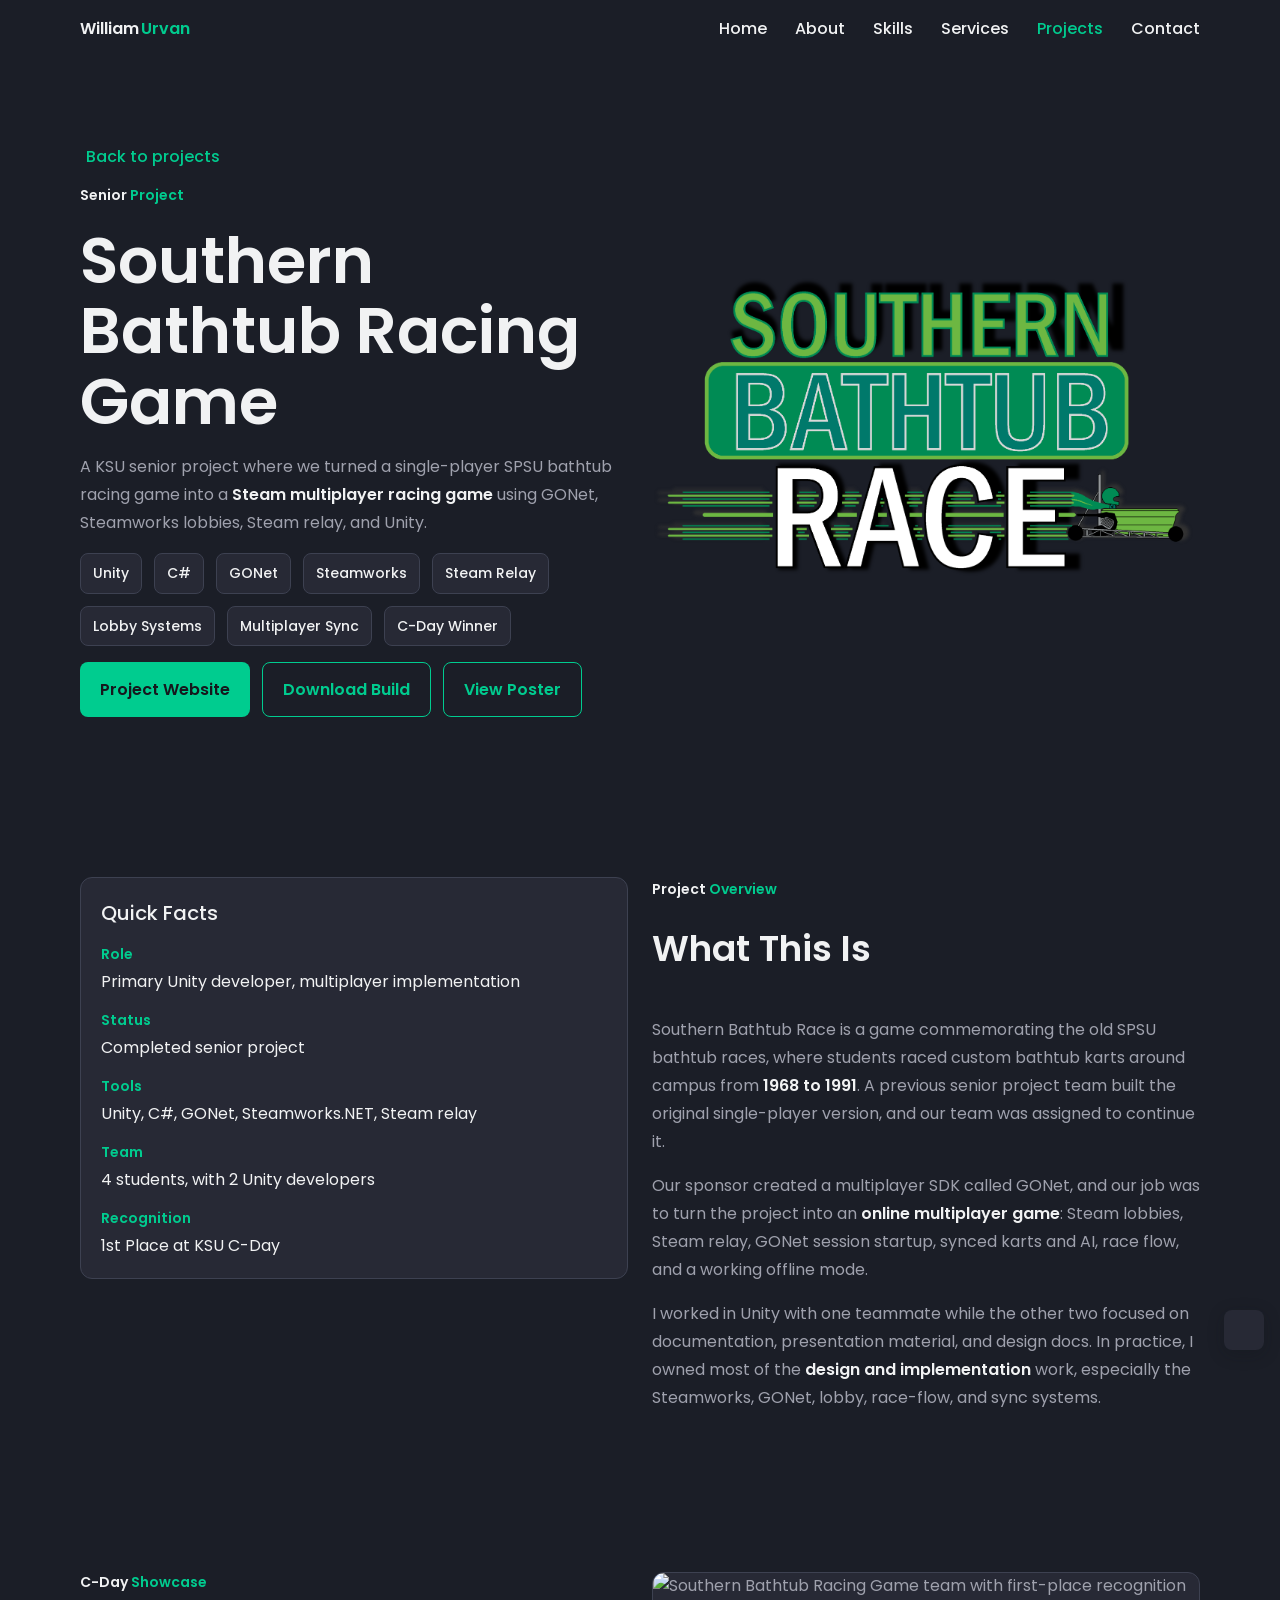
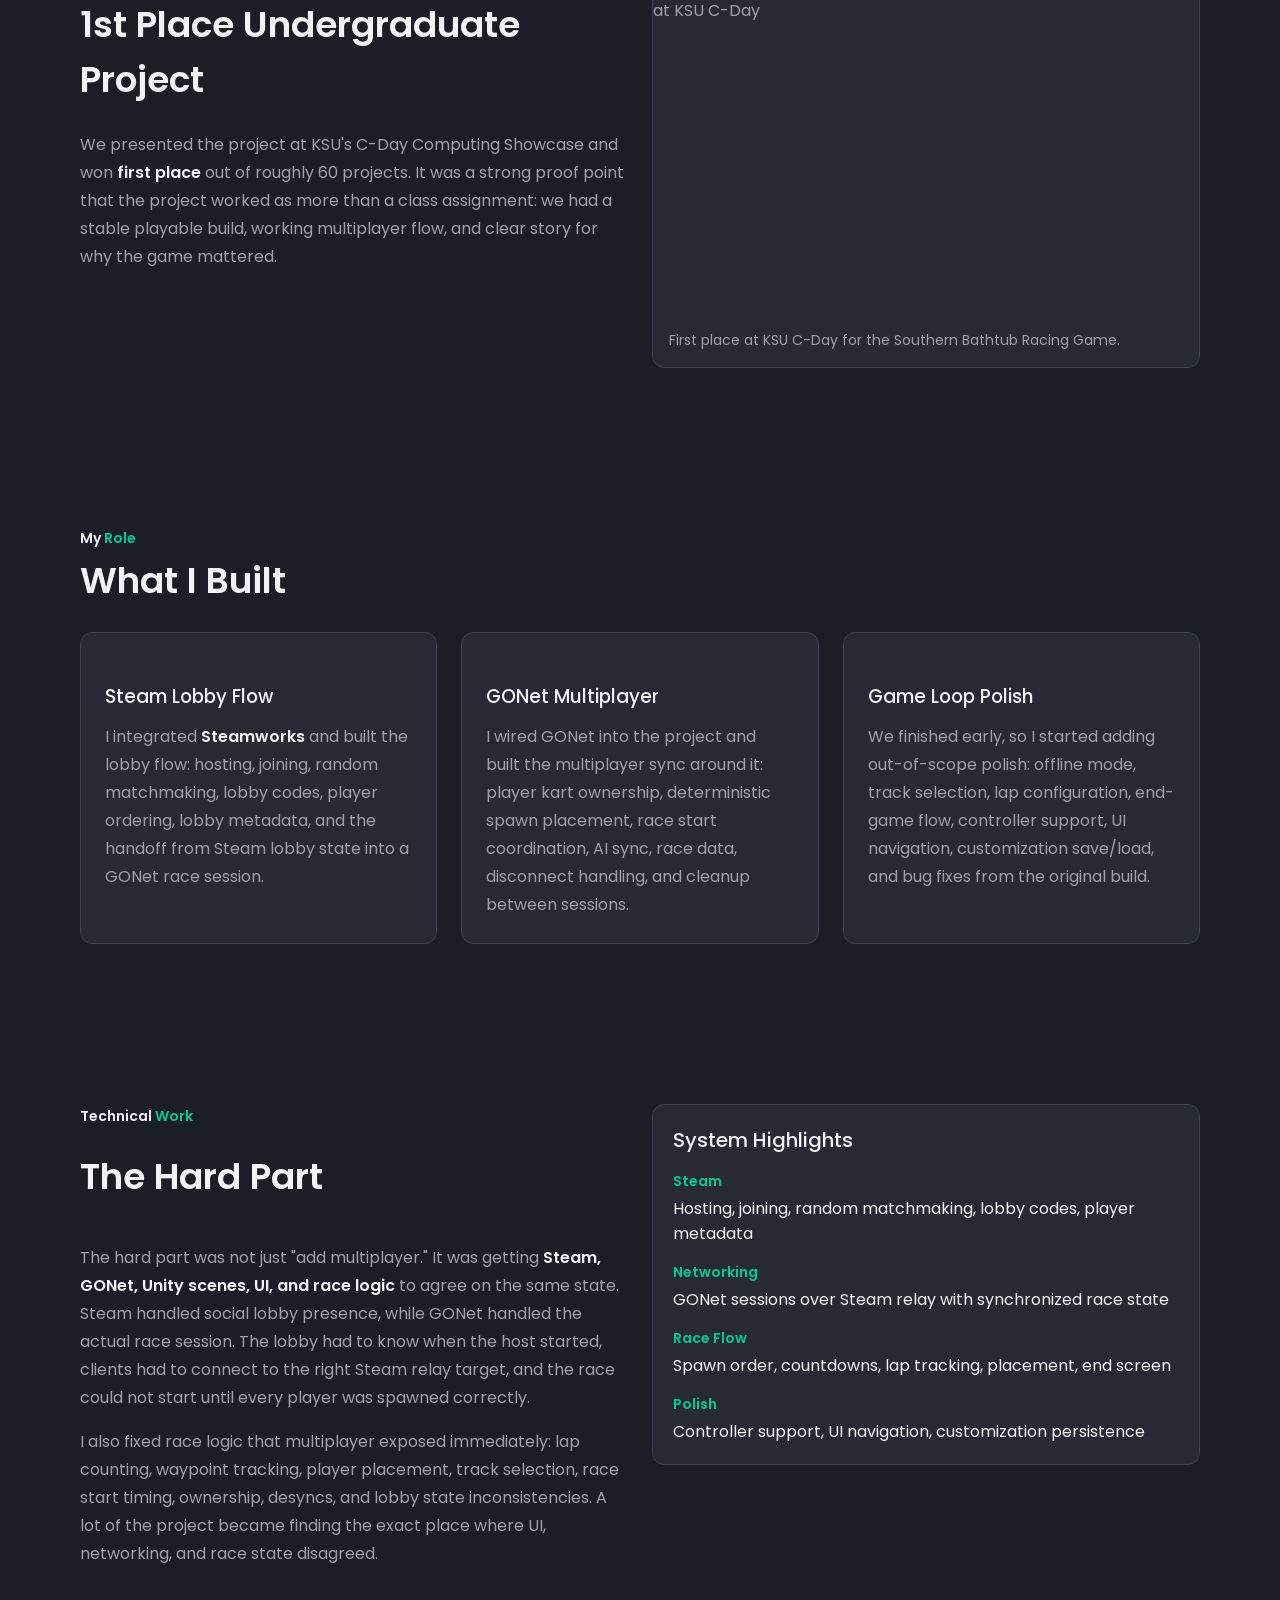
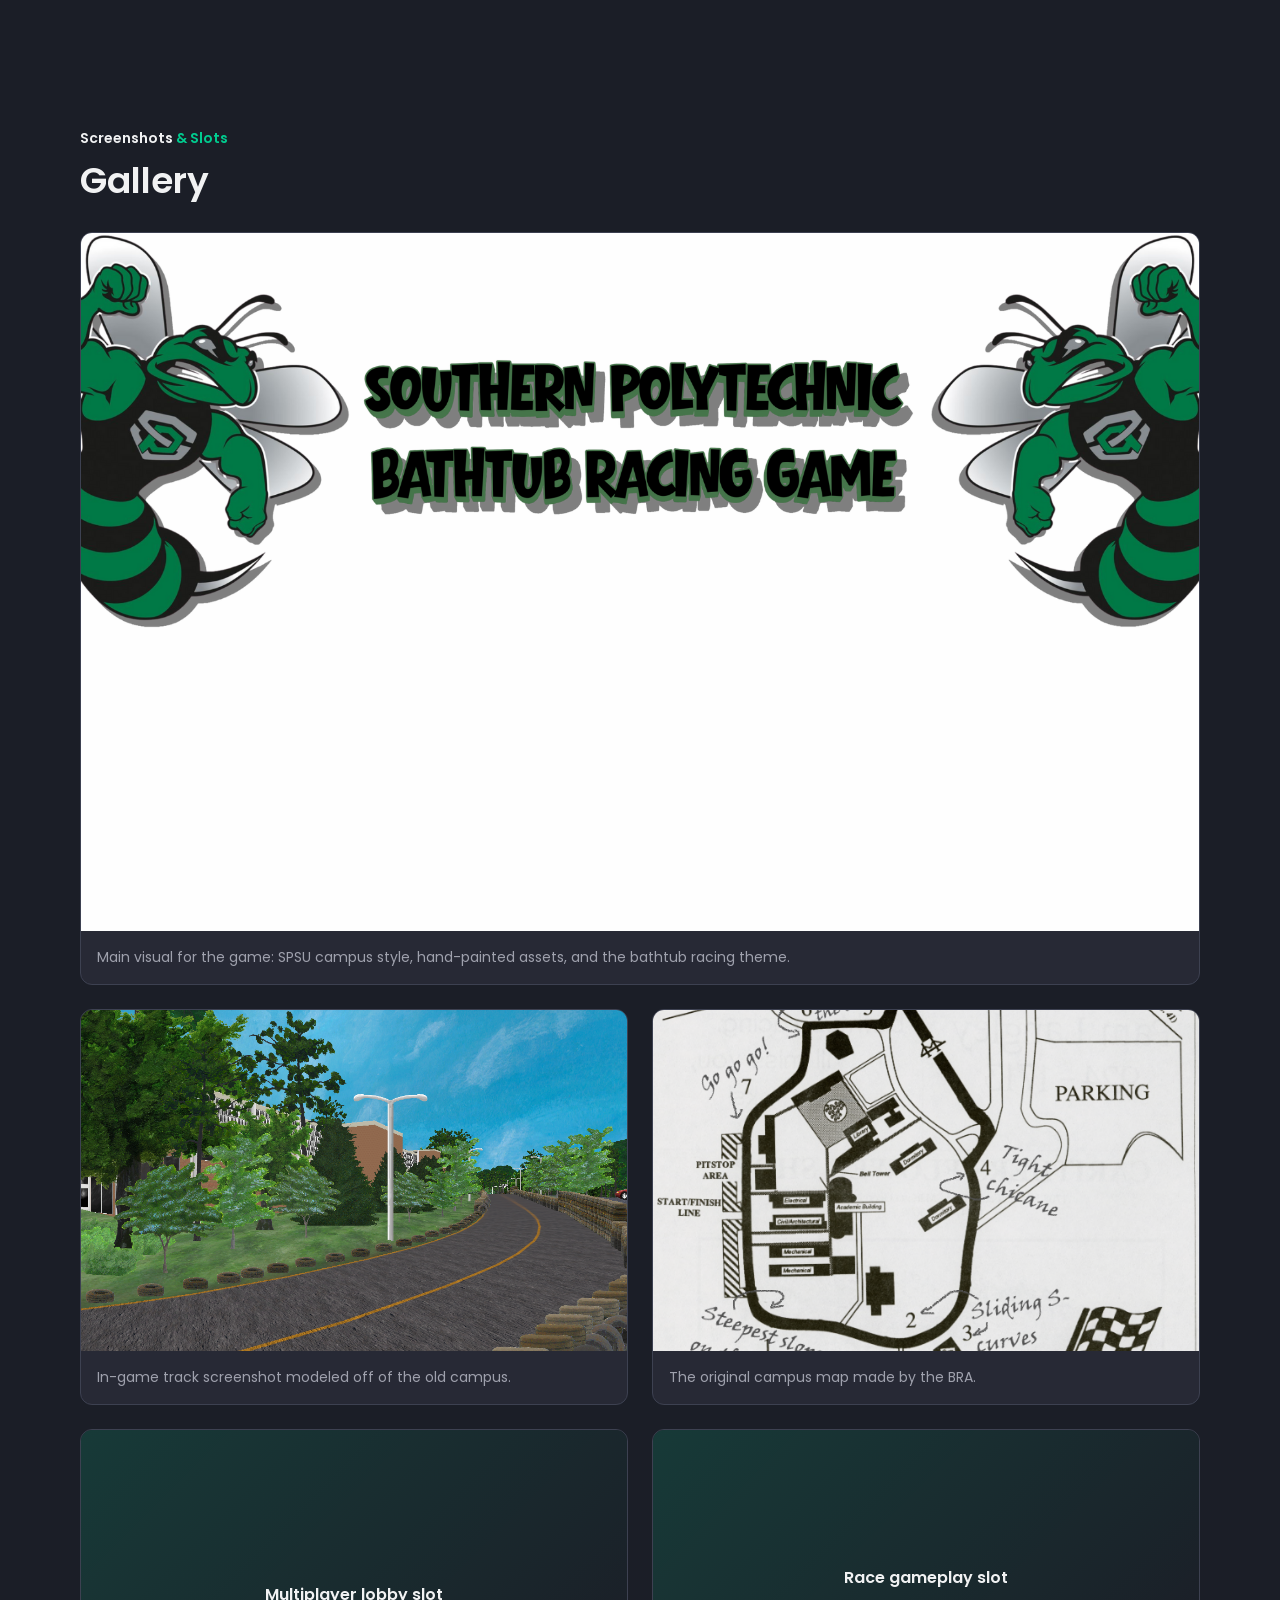
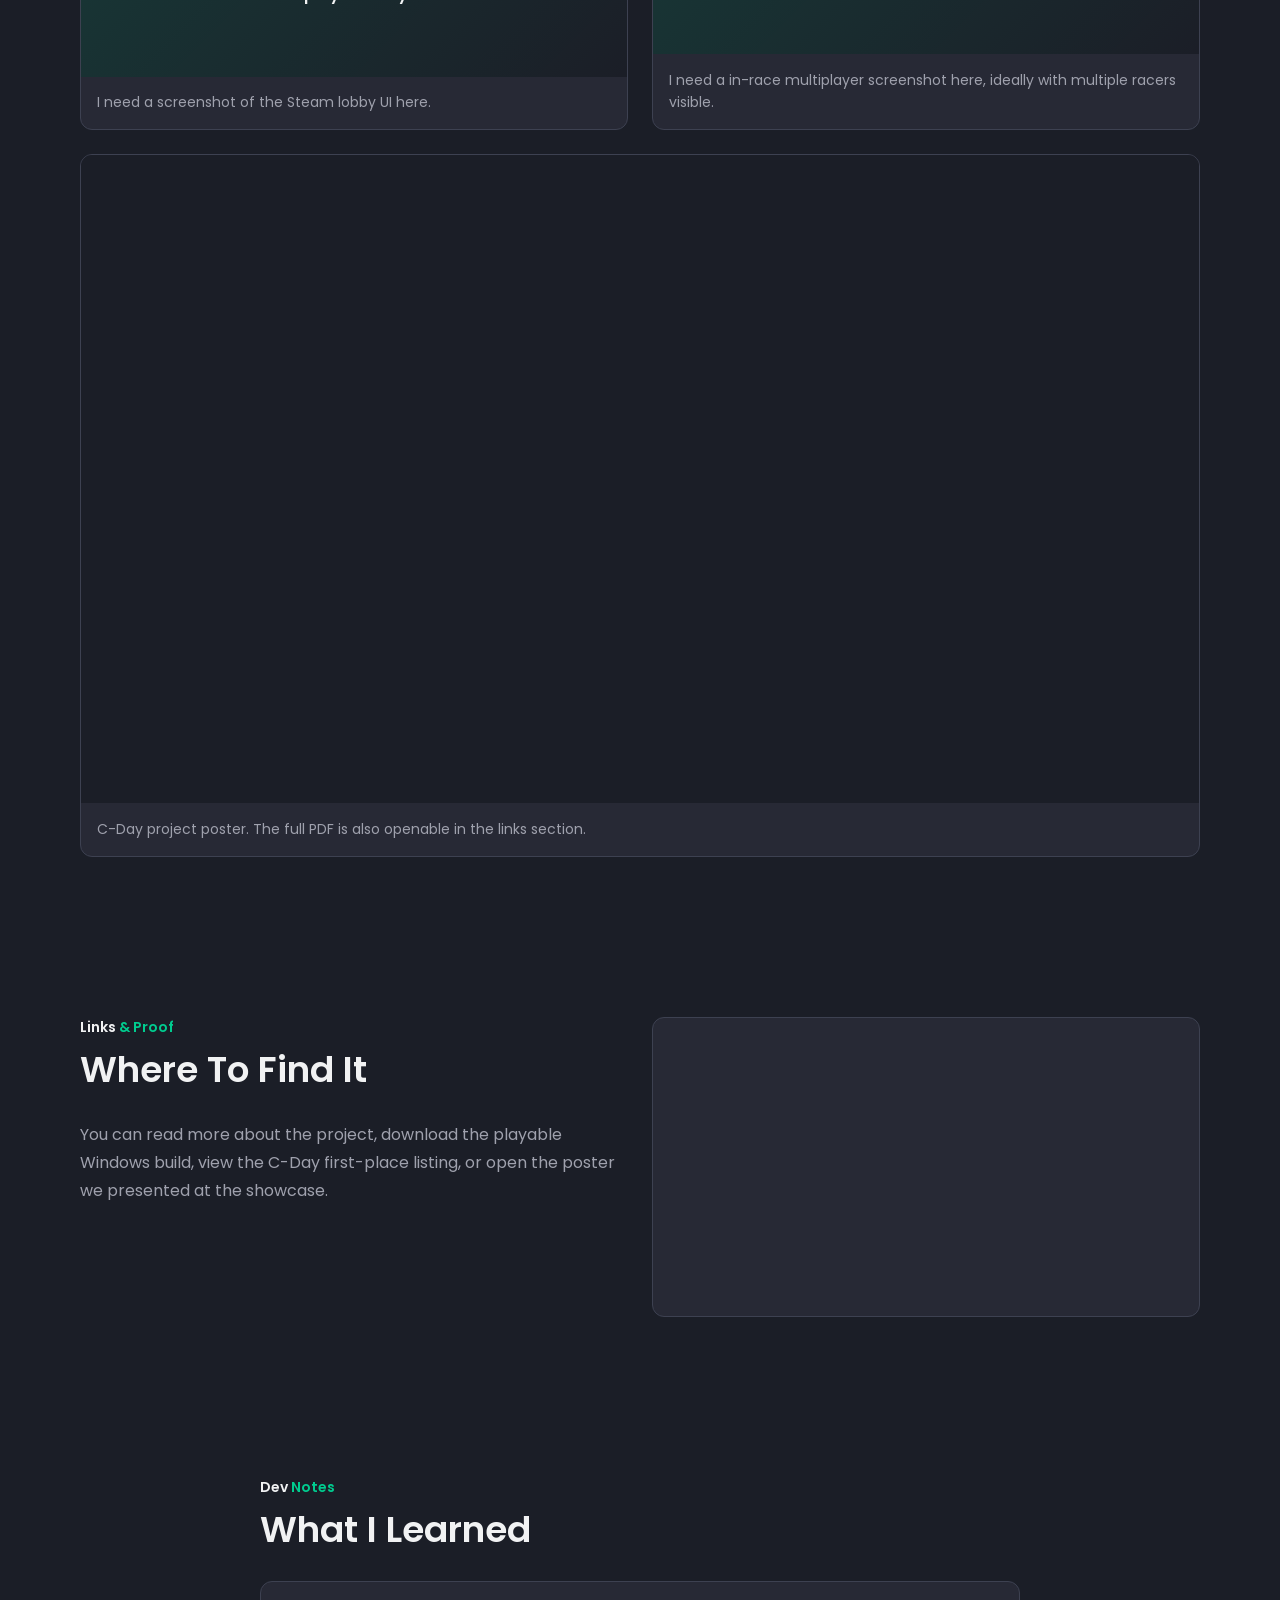
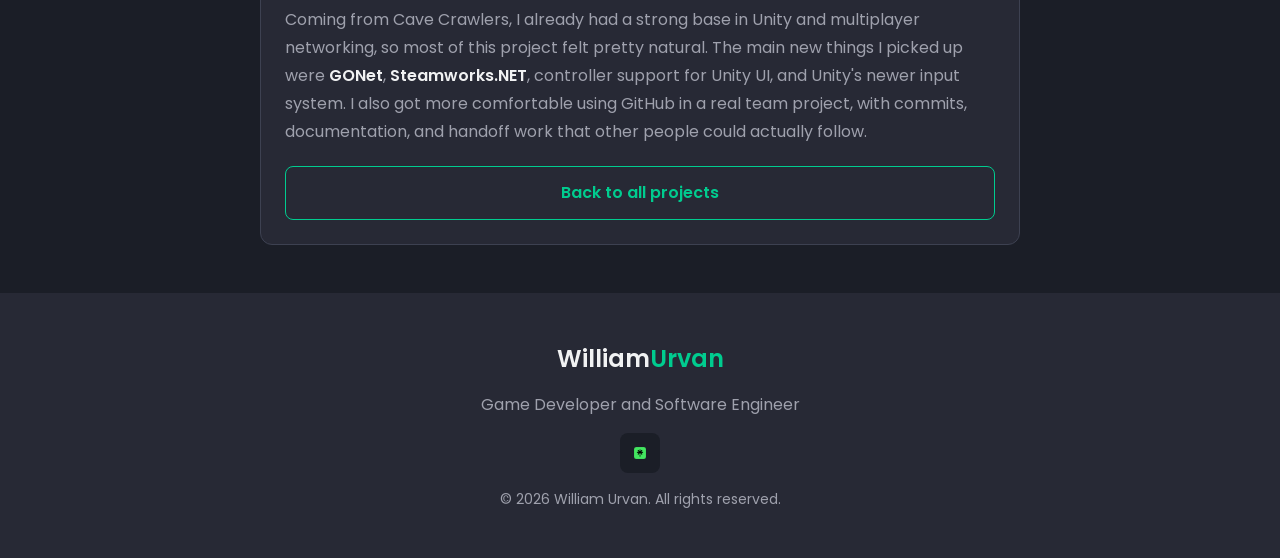
==== commit 280371a9: "First finished porfolio Completed the About Me, What I Use, and Focus Areas of the main page. Change" ====
--- a/projects/bathtub-racing/index.html
+++ b/projects/bathtub-racing/index.html
@@ -1,12 +1,22 @@
 <!DOCTYPE html>
-<html lang="en">
+<html lang="en" class="theme-green">
    <head>
       <meta charset="UTF-8">
       <meta name="viewport" content="width=device-width, initial-scale=1.0">
 
       <link rel="shortcut icon" href="../../assets/img/favicon.png" type="image/x-icon">
       <link href="https://cdn.jsdelivr.net/npm/remixicon@3.0.0/fonts/remixicon.css" rel="stylesheet">
-      <link rel="stylesheet" href="../../assets/css/styles.css">
+      <style>
+         html.theme-green {
+            --hue: 162;
+            --first-color: hsl(var(--hue), 100%, 40%);
+            --first-color-alt: hsl(var(--hue), 56%, 35%);
+            --body-color: hsl(228, 18%, 13%);
+            --container-color: hsl(228, 16%, 18%);
+            --border-color: hsl(228, 14%, 28%);
+         }
+      </style>
+      <link rel="stylesheet" href="../../assets/css/styles.css?v=themes5">
 
       <title>Southern Bathtub Racing Game - William Urvan</title>
    </head>
@@ -396,6 +406,6 @@
       </a>
 
       <script src="../../assets/js/scrollreveal.min.js"></script>
-      <script src="../../assets/js/main.js?v=20260509"></script>
+      <script src="../../assets/js/main.js?v=themes5"></script>
    </body>
 </html>
--- a/assets/css/styles.css
+++ b/assets/css/styles.css
@@ -6,14 +6,14 @@
   --header-height: 3.5rem;
 
   /*========== Colors ==========*/
-  --hue: 162;
-  --first-color: hsl(var(--hue), 100%, 40%);
-  --first-color-alt: hsl(var(--hue), 56%, 35%);
+  --hue: 193;
+  --first-color: hsl(var(--hue), 100%, 55%);
+  --first-color-alt: hsl(var(--hue), 80%, 43%);
   --title-color: hsl(228, 8%, 95%);
   --text-color: hsl(228, 8%, 65%);
-  --body-color: hsl(228, 15%, 20%);
-  --container-color: hsl(228, 15%, 15%);
-  --border-color: hsl(228, 15%, 26%);
+  --body-color: hsl(228, 18%, 13%);
+  --container-color: hsl(228, 16%, 18%);
+  --border-color: hsl(228, 14%, 28%);
   --white-color: hsl(0, 0%, 100%);
 
   /*========== Font and typography ==========*/
@@ -35,6 +35,24 @@
   /*========== z index ==========*/
   --z-tooltip: 10;
   --z-fixed: 100;
+}
+
+.theme-cyan {
+  --hue: 193;
+  --first-color: hsl(var(--hue), 100%, 55%);
+  --first-color-alt: hsl(var(--hue), 80%, 43%);
+}
+
+.theme-ember {
+  --hue: 28;
+  --first-color: hsl(var(--hue), 100%, 58%);
+  --first-color-alt: hsl(var(--hue), 78%, 46%);
+}
+
+.theme-green {
+  --hue: 162;
+  --first-color: hsl(var(--hue), 100%, 40%);
+  --first-color-alt: hsl(var(--hue), 56%, 35%);
 }
 
 /*========== Responsive typography ==========*/
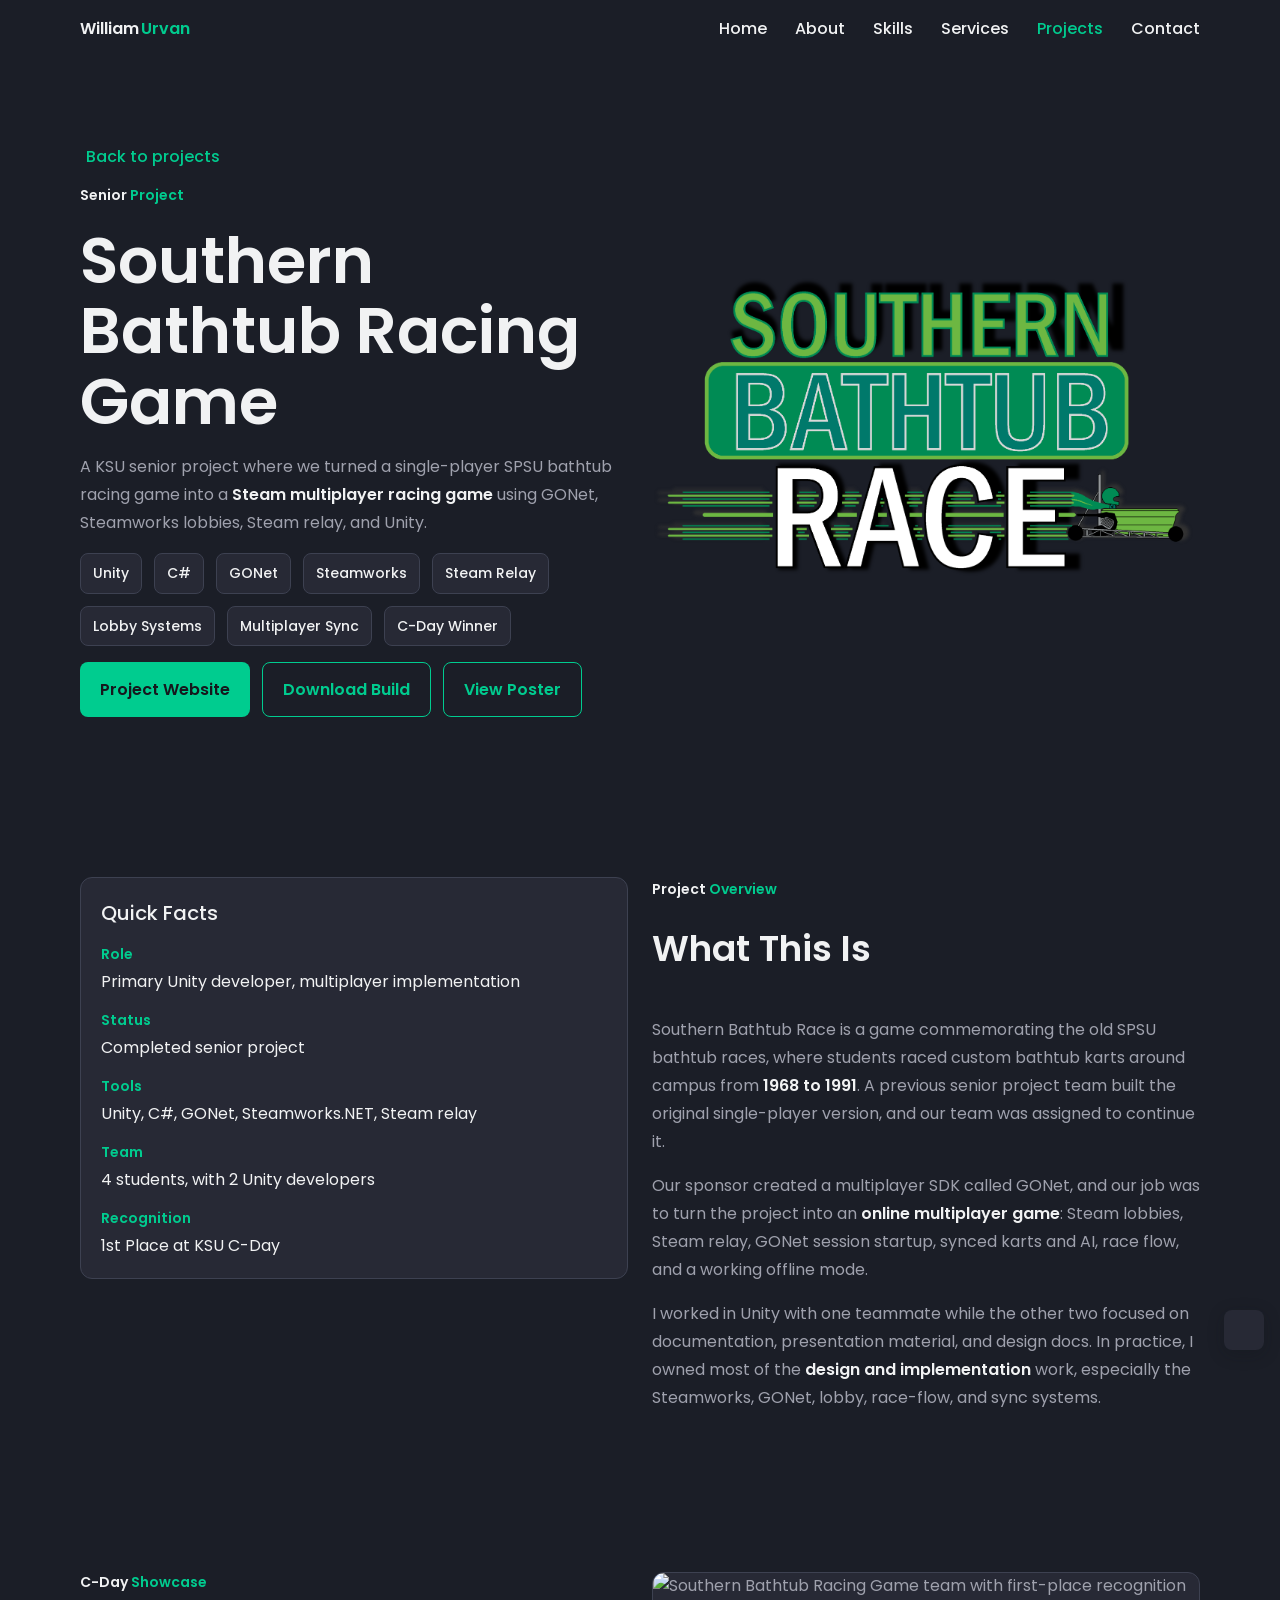
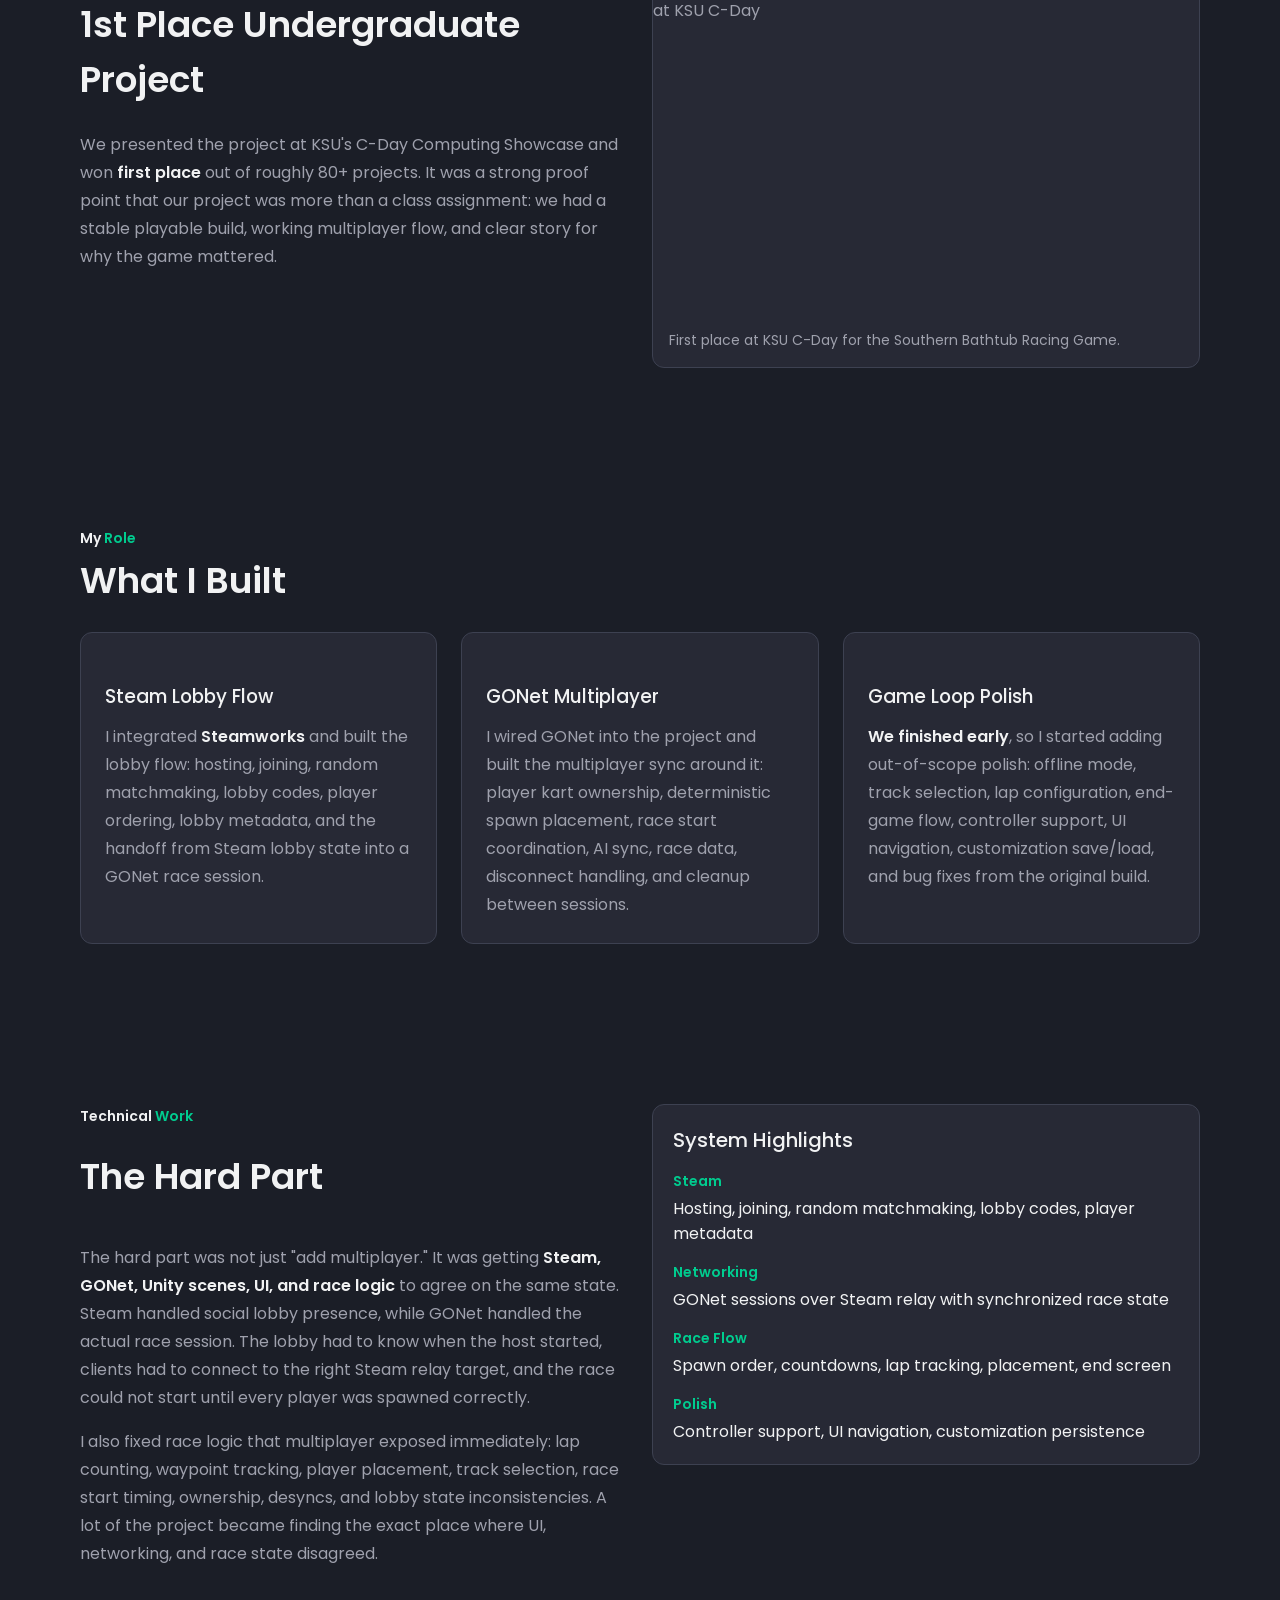
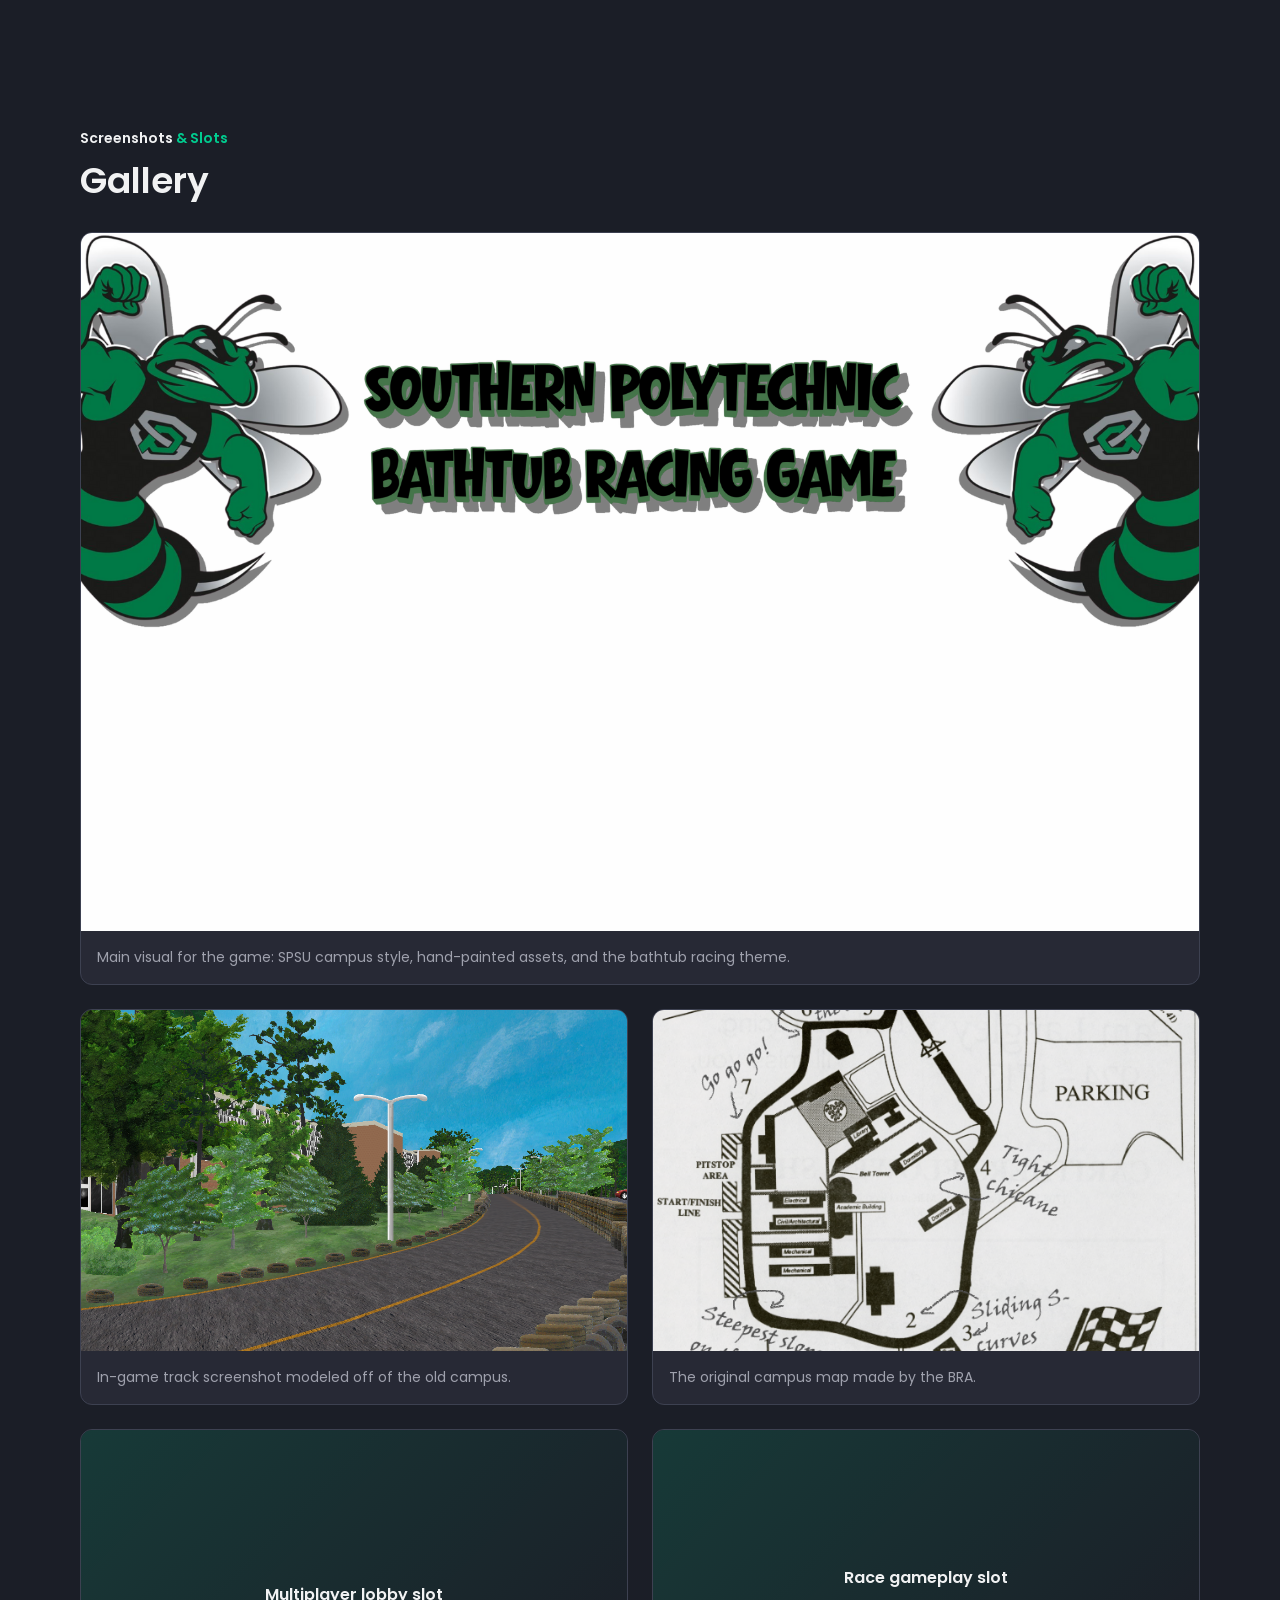
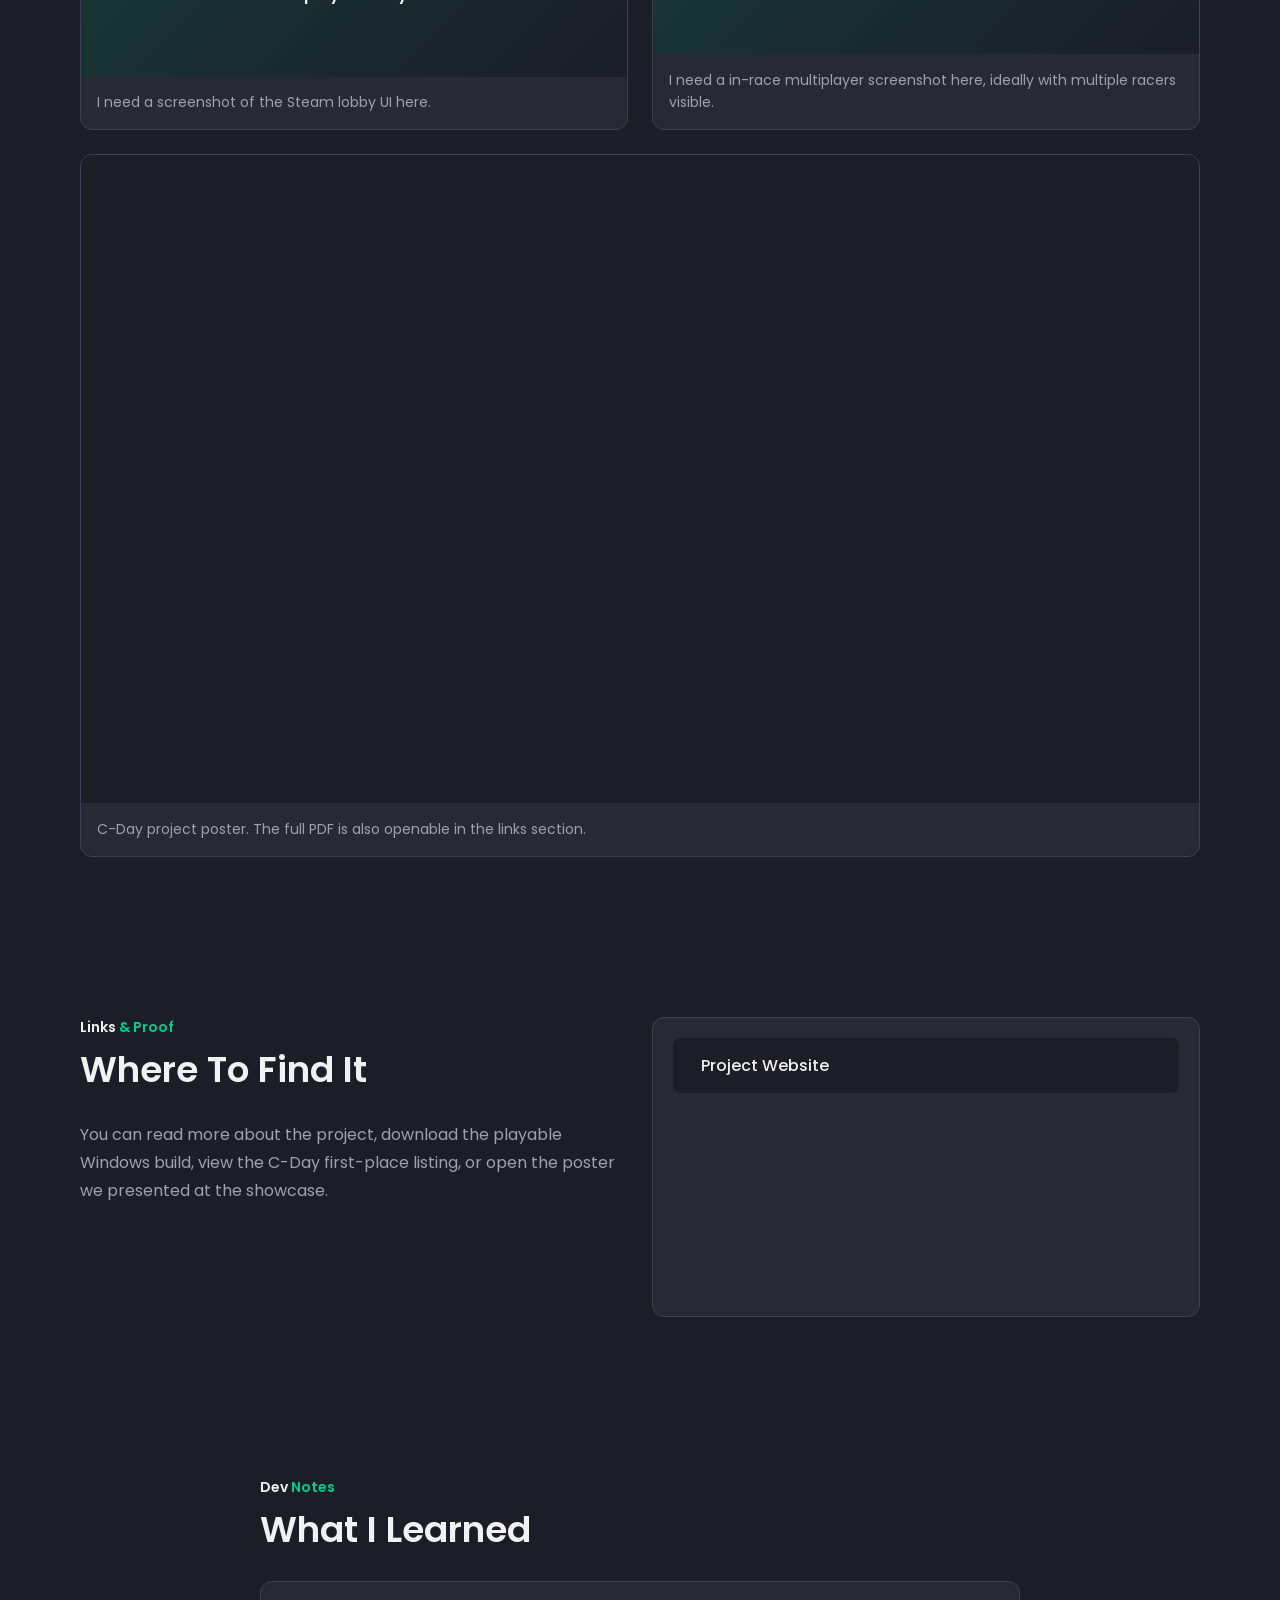
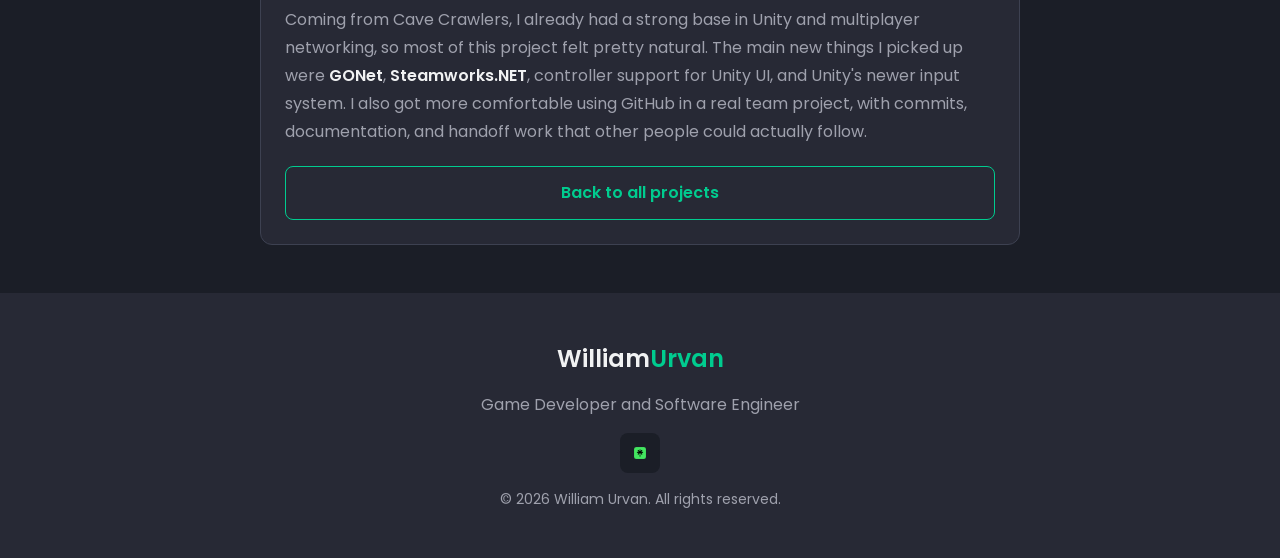
==== commit 584ca840: "Fixed some typos" ====
--- a/projects/bathtub-racing/index.html
+++ b/projects/bathtub-racing/index.html
@@ -181,8 +181,8 @@
                   <h2 class="section__title">1st Place Undergraduate Project</h2>
                   <p class="project-results__description">
                      We presented the project at KSU's C-Day Computing Showcase and won
-                     <span class="text-highlight">first place</span> out of roughly 60 projects. It was a
-                     strong proof point that the project worked as more than a class assignment: we had
+                     <span class="text-highlight">first place</span> out of roughly 80+ projects. It was a
+                     strong proof point that our project was more than a class assignment: we had
                      a stable playable build, working multiplayer flow, and clear story for why the game mattered.
                   </p>
                </div>
@@ -226,7 +226,7 @@
                      <i class="ri-gamepad-line"></i>
                      <h3>Game Loop Polish</h3>
                      <p>
-                        We finished early, so I started adding out-of-scope polish: offline mode, track
+                        <span class="text-highlight"> We finished early</span>, so I started adding out-of-scope polish: offline mode, track
                         selection, lap configuration, end-game flow, controller support, UI navigation,
                         customization save/load, and bug fixes from the original build.
                      </p>
